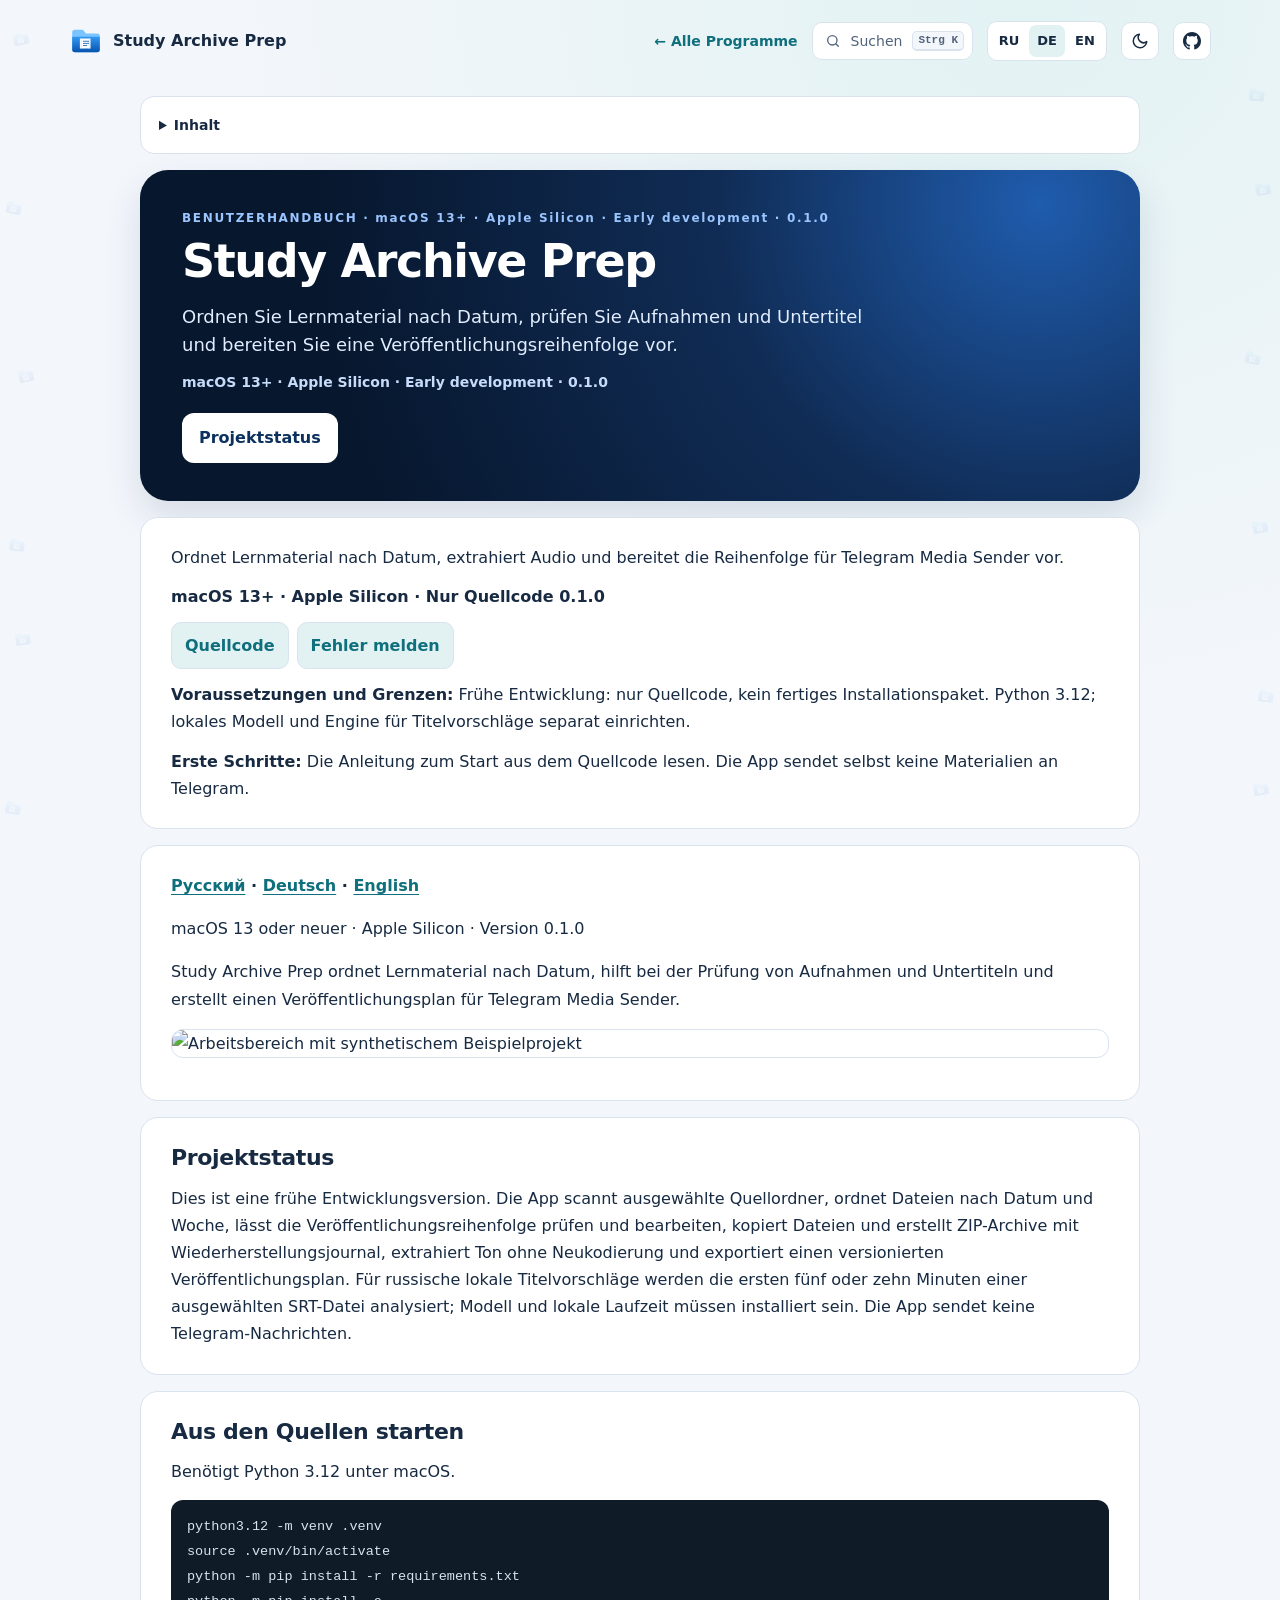
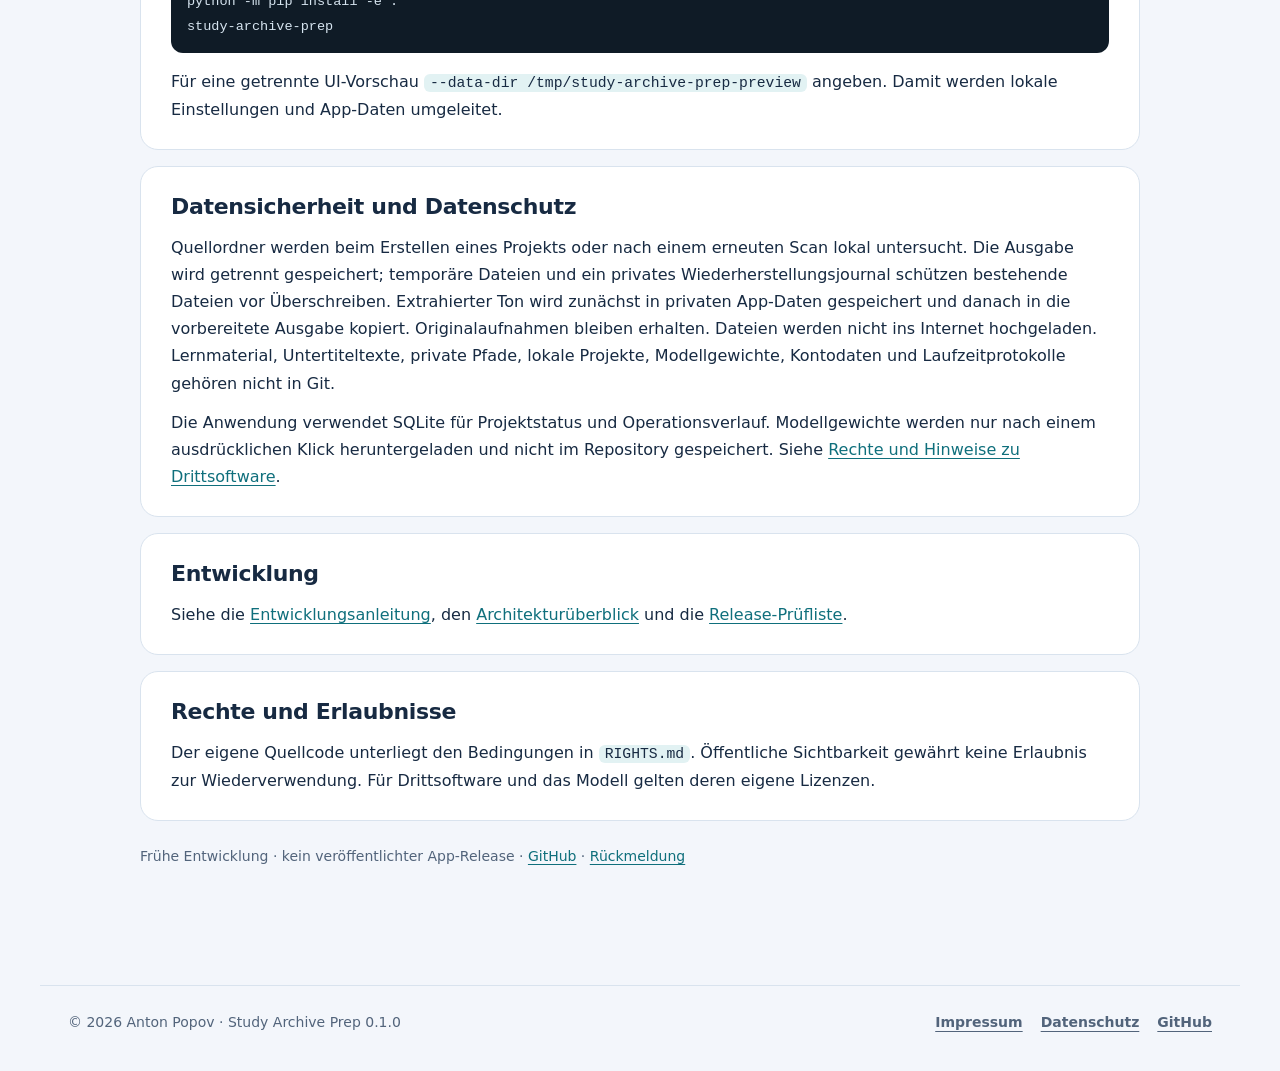
==== Guide-de.html @ 6b847572 "kit: quiet side decor of program icons on wide screens One fixed, aria-hidden layer in the page marg" ====
<!doctype html><html lang="de"><head><meta charset="utf-8"><meta name="viewport" content="width=device-width,initial-scale=1"><meta name="theme-color" content="#071a35"><meta name="description" content="Ordnen Sie Lernmaterial nach Datum, pr&#252;fen Sie Aufnahmen und Untertitel und bereiten Sie eine Ver&#246;ffentlichungsreihenfolge vor."><title>Study Archive Prep — BENUTZERHANDBUCH</title><style>:root{--ink:#14253d;--muted:#607087;--line:#dbe4f0;--blue:#1677ff;--panel:#fff;--canvas:#f3f6fb}
*{box-sizing:border-box}body{margin:0;background:var(--canvas);color:var(--ink);font:16px/1.72 -apple-system,BlinkMacSystemFont,"Segoe UI",sans-serif}a{color:#075dd1;text-decoration-thickness:1px;text-underline-offset:3px}a:hover{color:#003c91}.shell{width:min(100% - 36px,1000px);margin:0 auto;padding:24px 0 56px}.top{display:flex;align-items:center;justify-content:space-between;gap:18px;margin-bottom:20px}.brand{display:flex;align-items:center;gap:10px;color:var(--ink);font-weight:750;text-decoration:none}.brand-mark{display:grid;width:38px;height:38px;place-items:center;border-radius:12px;background:#e6f0ff;color:#075dd1;font-size:18px;font-weight:800}.brand img{width:38px;height:38px;object-fit:contain}nav{display:flex;gap:8px;flex-wrap:wrap}nav a{padding:7px 12px;border:1px solid var(--line);border-radius:999px;background:#fff;color:#34445b;text-decoration:none;font-size:14px;font-weight:650}nav a[aria-current=page]{background:#e6f0ff;border-color:#b8d3ff;color:#075dd1}.hero{display:grid;grid-template-columns:1fr 104px;gap:24px;align-items:center;padding:38px 42px;border-radius:28px;background:radial-gradient(circle at 90% 10%,#1f5cad 0,#102c55 34%,#07172e 76%);color:#fff;box-shadow:0 16px 38px #0b2b551f}.kicker{margin:0 0 8px;color:#9bc5ff;font-size:12px;letter-spacing:.14em;font-weight:750}.meta{margin:12px 0 0;color:#c7dcfa;font-size:14px;font-weight:650}h1{margin:0;font-size:clamp(30px,5vw,46px);line-height:1.12;letter-spacing:-.03em}.lead{max-width:720px;margin:15px 0 0;color:#e2edff;font-size:18px;line-height:1.55}.brand-mark-large{display:grid;width:92px;height:92px;place-items:center;border:1px solid #ffffff42;border-radius:24px;background:#ffffff12;color:#fff;font-size:38px;font-weight:800}.button{display:inline-block;margin-top:19px;padding:10px 16px;border:1px solid #ffffff5c;border-radius:12px;background:#fff;color:#0c315e;font-weight:700;text-decoration:none}.overview,.topic{margin:16px 0;padding:26px 30px;background:var(--panel);border:1px solid var(--line);border-radius:18px;box-shadow:0 5px 16px #0b2b5507}.overview p:first-child{margin-top:0}.overview img{display:block;max-width:100%;height:auto;margin:16px auto;border:1px solid var(--line);border-radius:12px}.overview table,.topic table{display:block;max-width:100%;overflow-x:auto;border-collapse:collapse}.overview th,.overview td,.topic th,.topic td{padding:8px 10px;border:1px solid var(--line);text-align:left}.topic h2{margin:0 0 12px;font-size:22px;line-height:1.3;letter-spacing:-.015em}.topic h3{margin:22px 0 8px;font-size:18px;line-height:1.35}.topic p{margin:0 0 12px}.topic p:last-child{margin-bottom:0}.topic ul,.topic ol{padding-left:1.35em}.topic li{margin:.35em 0}.topic th{background:#eef4fc}.topic pre{max-width:100%;overflow:auto;padding:16px;border-radius:12px;background:#0b1b31;color:#e5efff}.topic code{padding:.12em .35em;border-radius:5px;background:#edf2f8}.topic pre code{padding:0;background:transparent;color:inherit}.topic blockquote{margin:12px 0;padding:4px 16px;border-left:3px solid #8bbaff;color:var(--muted)}footer{margin-top:24px;padding:20px 10px;color:var(--muted);text-align:center;font-size:14px}@media(max-width:620px){.shell{width:min(100% - 22px,1000px);padding-top:12px}.top{align-items:flex-start;flex-direction:column}.hero{grid-template-columns:1fr 66px;padding:26px 22px;border-radius:20px;gap:12px}.brand-mark-large{width:66px;height:66px;font-size:28px;border-radius:18px}.lead{font-size:16px}.overview,.topic{padding:21px 19px}}@media print{body{background:#fff}.shell{width:100%;padding:0}.top nav,.button{break-inside:avoid}.hero,.topic,.overview{box-shadow:none}.topic{break-inside:avoid}}
/* Use the application's real artwork in the guide header. */
.brand-mark{display:grid;flex:none;width:38px;height:38px;place-items:center;overflow:hidden;border-radius:10px;background:#ffffff18}
.brand-mark img{display:block;width:100%;height:100%;padding:2px;object-fit:contain}
.brand-mark-large{display:grid;box-sizing:border-box;width:104px;height:104px;padding:8px;place-items:center;overflow:hidden;border:1px solid #ffffff48;border-radius:24px;background:#ffffff12;font-size:0}
.brand-mark-large img{display:block;width:100%;height:100%;object-fit:contain}
.brand-mark-large.preview-art img{padding:0;object-fit:cover}
@media(max-width:620px){.brand-mark-large{width:66px;height:66px;padding:5px;border-radius:18px}}

/* Give interface previews enough room to read as product artwork. */
.hero-with-preview{grid-template-columns:minmax(0,1fr) 184px}
.brand-mark-large.preview-art{width:184px;height:118px;padding:4px;border-radius:18px}
.brand-mark-large.preview-art img{width:100%;height:100%;padding:0;object-fit:cover;object-position:top center;border-radius:13px}
@media(max-width:620px){.hero-with-preview{grid-template-columns:minmax(0,1fr) 88px}.brand-mark-large.preview-art{width:88px;height:64px;padding:3px;border-radius:14px}.brand-mark-large.preview-art img{border-radius:10px}}

/* Let the app artwork stand on its own without an extra tile. */
.brand-mark,
.brand-mark-large,
.brand-mark-large.preview-art {
  padding: 0;
  border: 0;
  border-radius: 0;
  background: transparent;
  box-shadow: none;
}
.brand-mark img,
.brand-mark-large img,
.brand-mark-large.preview-art img {
  padding: 0;
  border: 0;
  border-radius: 0;
  background: transparent;
  box-shadow: none;
}
.release-summary code{overflow-wrap:anywhere}.release-actions{display:flex;gap:8px;flex-wrap:wrap}.release-link{display:inline-block;padding:9px 13px;border:1px solid #bdd1ed;border-radius:10px;background:#edf4ff;color:#0753ad;font-weight:650;text-decoration:none}.release-link:focus-visible{outline:3px solid #1677ff;outline-offset:3px}
</style><!-- ppk-head:start --><meta name="color-scheme" content="light dark"><link rel="icon" href="presentation-icon.svg"><script src="assets/kit/kit-theme.js"></script><link rel="stylesheet" href="assets/kit/kit.css?v=2026.11.06-2"><script src="assets/kit/programs.js?v=2026.11.06-2" defer></script><script src="assets/kit/kit.js?v=2026.11.06-2" defer></script><link rel="stylesheet" href="guide-kit.css?v=2026.11.06-2"><!-- ppk-head:end --></head><body class="ppk-page ppk-prose">
<!-- ppk-nav:start --><a class="ppk-skip" href="#main-content">Zum Inhalt</a>
<div class="ppk-nav-wrap" id="ppk-nav-wrap">
  <nav class="ppk-nav" aria-label="Hauptnavigation">
    <a class="ppk-brand" href="index.html"><img src="presentation-icon.svg" alt="" width="34" height="34"><span>Study Archive Prep</span></a>
    <span class="ppk-spacer"></span>
    <a class="ppk-back" href="https://popovantondev.github.io/popovantondev/index.html">← Alle Programme</a>
    <button class="ppk-search-btn" type="button" data-ppk-open-search aria-label="Programme durchsuchen"><span>Suchen</span><kbd>Strg K</kbd></button>
    <div class="ppk-langs"><a href="Guide-ru.html" lang="ru" hreflang="ru">RU</a><a href="Guide-de.html" lang="de" hreflang="de" aria-current="page">DE</a><a href="Guide-en.html" lang="en" hreflang="en">EN</a></div>
    <button class="ppk-icon-btn ppk-theme-btn" type="button" data-ppk-theme aria-label="Farbschema wechseln"></button>
    <a class="ppk-icon-btn ppk-gh-btn" href="https://github.com/popovantondev/StudyArchivePrep" aria-label="GitHub"></a>
  </nav>
</div><!-- ppk-nav:end -->
<div class="shell"><aside class="guide-tools"><details><summary>Inhalt</summary><ol><li><a href="#projektstatus">Projektstatus</a></li><li><a href="#aus-den-quellen-starten">Aus den Quellen starten</a></li><li><a href="#datensicherheit-und-datenschutz">Datensicherheit und Datenschutz</a></li><li><a href="#entwicklung">Entwicklung</a></li><li><a href="#rechte-und-erlaubnisse">Rechte und Erlaubnisse</a></li></ol></details></aside>
<main id="main-content"><section class="hero hero-with-preview"><div><p class="kicker">BENUTZERHANDBUCH &#183; macOS 13+ &#183; Apple Silicon &#183; Early development &#183; 0.1.0</p><h1>Study Archive Prep</h1><p class="lead">Ordnen Sie Lernmaterial nach Datum, pr&#252;fen Sie Aufnahmen und Untertitel und bereiten Sie eine Ver&#246;ffentlichungsreihenfolge vor.</p><p class="meta">macOS 13+ &#183; Apple Silicon &#183; Early development &#183; 0.1.0</p><a class="button" href="https://github.com/popovantondev/StudyArchivePrep/releases">Projektstatus</a></div><div class="brand-mark-large preview-art"><img src="https://raw.githubusercontent.com/popovantondev/StudyArchivePrep/main/docs/images/study-archive-prep-workspace.png" alt=""></div></section>
<!-- public-release:start -->
<section class="topic release-summary" aria-label="Erste Schritte">
<p>Ordnet Lernmaterial nach Datum, extrahiert Audio und bereitet die Reihenfolge für Telegram Media Sender vor.</p>
<p><strong>macOS 13+ · Apple Silicon · Nur Quellcode 0.1.0</strong></p>
<p class="release-actions"><a class="release-link" href="https://github.com/popovantondev/StudyArchivePrep">Quellcode</a> <a class="release-link" href="https://github.com/popovantondev/StudyArchivePrep/issues/new/choose">Fehler melden</a></p>
<p><strong>Voraussetzungen und Grenzen:</strong> Frühe Entwicklung: nur Quellcode, kein fertiges Installationspaket. Python 3.12; lokales Modell und Engine für Titelvorschläge separat einrichten.</p>
<p><strong>Erste Schritte:</strong> Die Anleitung zum Start aus dem Quellcode lesen. Die App sendet selbst keine Materialien an Telegram.</p>
</section>
<!-- public-release:end -->
<section class="overview">
<p><strong><a href="Guide-ru.html">Русский</a> · <a href="Guide-de.html">Deutsch</a> · <a href="Guide-en.html">English</a></strong></p>
<p>macOS 13 oder neuer · Apple Silicon · Version 0.1.0</p>
<p>Study Archive Prep ordnet Lernmaterial nach Datum, hilft bei der Prüfung von Aufnahmen und Untertiteln und erstellt einen Veröffentlichungsplan für Telegram Media Sender.</p>
<p><img src="https://raw.githubusercontent.com/popovantondev/StudyArchivePrep/main/docs/images/study-archive-prep-workspace.png" alt="Arbeitsbereich mit synthetischem Beispielprojekt" /></p>
</section><section class="topic"><h2 id="projektstatus">Projektstatus</h2>
<p>Dies ist eine frühe Entwicklungsversion. Die App scannt ausgewählte Quellordner, ordnet Dateien nach Datum und Woche, lässt die Veröffentlichungsreihenfolge prüfen und bearbeiten, kopiert Dateien und erstellt ZIP-Archive mit Wiederherstellungsjournal, extrahiert Ton ohne Neukodierung und exportiert einen versionierten Veröffentlichungsplan. Für russische lokale Titelvorschläge werden die ersten fünf oder zehn Minuten einer ausgewählten SRT-Datei analysiert; Modell und lokale Laufzeit müssen installiert sein. Die App sendet keine Telegram-Nachrichten.</p>
</section><section class="topic"><h2 id="aus-den-quellen-starten">Aus den Quellen starten</h2>
<p>Benötigt Python 3.12 unter macOS.</p>
<pre><code class="language-bash">python3.12 -m venv .venv
source .venv/bin/activate
python -m pip install -r requirements.txt
python -m pip install -e .
study-archive-prep
</code></pre>
<p>Für eine getrennte UI-Vorschau <code>--data-dir /tmp/study-archive-prep-preview</code> angeben. Damit werden lokale Einstellungen und App-Daten umgeleitet.</p>
</section><section class="topic"><h2 id="datensicherheit-und-datenschutz">Datensicherheit und Datenschutz</h2>
<p>Quellordner werden beim Erstellen eines Projekts oder nach einem erneuten Scan lokal untersucht. Die Ausgabe wird getrennt gespeichert; temporäre Dateien und ein privates Wiederherstellungsjournal schützen bestehende Dateien vor Überschreiben. Extrahierter Ton wird zunächst in privaten App-Daten gespeichert und danach in die vorbereitete Ausgabe kopiert. Originalaufnahmen bleiben erhalten. Dateien werden nicht ins Internet hochgeladen. Lernmaterial, Untertiteltexte, private Pfade, lokale Projekte, Modellgewichte, Kontodaten und Laufzeitprotokolle gehören nicht in Git.</p>
<p>Die Anwendung verwendet SQLite für Projektstatus und Operationsverlauf. Modellgewichte werden nur nach einem ausdrücklichen Klick heruntergeladen und nicht im Repository gespeichert. Siehe <a href="https://github.com/popovantondev/StudyArchivePrep/blob/main/THIRD_PARTY_NOTICES.md">Rechte und Hinweise zu Drittsoftware</a>.</p>
</section><section class="topic"><h2 id="entwicklung">Entwicklung</h2>
<p>Siehe die <a href="https://github.com/popovantondev/StudyArchivePrep/blob/main/docs/de/development.md">Entwicklungsanleitung</a>, den <a href="https://github.com/popovantondev/StudyArchivePrep/blob/main/docs/de/architecture.md">Architekturüberblick</a> und die <a href="https://github.com/popovantondev/StudyArchivePrep/blob/main/docs/release-check.md">Release-Prüfliste</a>.</p>
</section><section class="topic"><h2 id="rechte-und-erlaubnisse">Rechte und Erlaubnisse</h2>
<p>Der eigene Quellcode unterliegt den Bedingungen in <code>RIGHTS.md</code>. Öffentliche Sichtbarkeit gewährt keine Erlaubnis zur Wiederverwendung. Für Drittsoftware und das Modell gelten deren eigene Lizenzen.</p>
</section></main><div class="guide-note">Fr&#252;he Entwicklung &#183; kein ver&#246;ffentlichter App-Release · <a href="https://github.com/popovantondev/StudyArchivePrep">GitHub</a> · <a href="https://github.com/popovantondev/StudyArchivePrep/issues/new/choose">Rückmeldung</a></div></div>
<footer class="ppk-footer">
  <span>© 2026 Anton Popov · Study Archive Prep 0.1.0</span>
  <nav aria-label="Rechtliches"><a href="https://popovantondev.github.io/popovantondev/impressum.html">Impressum</a><a href="https://popovantondev.github.io/popovantondev/datenschutz.html">Datenschutz</a><a href="https://github.com/popovantondev/StudyArchivePrep">GitHub</a></nav>
</footer>
</body></html>
---- assets/kit/kit.css ----
/* popovantondev shared kit: tokens, header, search palette, components, footer.
   Everything is prefixed ppk-. Pages set their accent in their own CSS (see demo.html).
   Kit tokens have zero specificity (:where), so any page rule overrides them regardless of load order. */

/* ---------- tokens ---------- */
:where(:root){color-scheme:light;
  --ppk-bg:#f3f6fb;--ppk-panel:#ffffff;--ppk-ink:#172a42;--ppk-muted:#52647b;--ppk-line:#d9e3ee;
  --ppk-accent:#0f6f7c;--ppk-accent-ink:#ffffff;--ppk-tint:#e2f2f3;--ppk-hero:#0c3a45;--ppk-hero-end:#1b6b78;
  --ppk-glass:rgba(255,255,255,.76);--ppk-term:#0f1b26;--ppk-term-ink:#d6e4ef;--ppk-term-ps:#7fd4dc;--ppk-term-ok:#6ee787;--ppk-term-dim:#8fa3b6;
  --ppk-ok:#15803d;--ppk-ok-bg:#dcfce7;--ppk-ok-fg:#166534;--ppk-warn-bg:#fef3c7;--ppk-warn-fg:#92400e;
  --ppk-focus:#1a5fd0;--ppk-shadow:0 22px 50px -30px rgba(22,43,72,.35);
  --ppk-radius-s:8px;--ppk-radius-m:12px;--ppk-radius-l:20px;--ppk-radius-pill:999px;
  --ppk-font:system-ui,-apple-system,"Segoe UI",sans-serif;--ppk-mono:ui-monospace,"Cascadia Code",Consolas,monospace;--ppk-shell:1200px}
:where([data-theme="dark"]){color-scheme:dark;
  --ppk-bg:#0c131b;--ppk-panel:#131d28;--ppk-ink:#e5edf5;--ppk-muted:#9badbf;--ppk-line:#233142;
  --ppk-accent:#3cc1cc;--ppk-accent-ink:#03262b;--ppk-tint:#11343a;--ppk-hero:#082a32;--ppk-hero-end:#145a65;
  --ppk-glass:rgba(19,29,40,.76);--ppk-term:#070d13;--ppk-term-ink:#d6e4ef;--ppk-term-ps:#7fd4dc;--ppk-term-ok:#6ee787;--ppk-term-dim:#8fa3b6;
  --ppk-ok:#4ade80;--ppk-ok-bg:#14532d;--ppk-ok-fg:#bbf7d0;--ppk-warn-bg:#78350f;--ppk-warn-fg:#fde68a;
  --ppk-focus:#7ab8ff;--ppk-shadow:0 22px 50px -30px rgba(0,0,0,.7)}
@media (prefers-color-scheme:dark){:where(:root:not([data-theme])){color-scheme:dark;
  --ppk-bg:#0c131b;--ppk-panel:#131d28;--ppk-ink:#e5edf5;--ppk-muted:#9badbf;--ppk-line:#233142;
  --ppk-accent:#3cc1cc;--ppk-accent-ink:#03262b;--ppk-tint:#11343a;--ppk-hero:#082a32;--ppk-hero-end:#145a65;
  --ppk-glass:rgba(19,29,40,.76);--ppk-term:#070d13;--ppk-term-ink:#d6e4ef;--ppk-term-ps:#7fd4dc;--ppk-term-ok:#6ee787;--ppk-term-dim:#8fa3b6;
  --ppk-ok:#4ade80;--ppk-ok-bg:#14532d;--ppk-ok-fg:#bbf7d0;--ppk-warn-bg:#78350f;--ppk-warn-fg:#fde68a;
  --ppk-focus:#7ab8ff;--ppk-shadow:0 22px 50px -30px rgba(0,0,0,.7)}}

/* ---------- base (only inside pages that opt in with class ppk-page on body) ---------- */
.ppk-page{margin:0;background:radial-gradient(ellipse at 80% 0,var(--ppk-tint),transparent 55%),var(--ppk-bg);background-attachment:fixed;color:var(--ppk-ink);font:16px/1.6 var(--ppk-font);transition:background-color .3s,color .3s}
.ppk-page *,.ppk-page *::before,.ppk-page *::after{box-sizing:border-box}
:where(.ppk-page a){color:var(--ppk-accent);text-underline-offset:4px}
:where(.ppk-page img){max-width:100%;height:auto}
:where(.ppk-page button){font:inherit;color:inherit}
.ppk-page :focus-visible,.ppk-overlay :focus-visible,.ppk-nav-wrap :focus-visible,.ppk-footer :focus-visible{outline:3px solid var(--ppk-focus);outline-offset:3px}
:where(.ppk-page h1),.ppk-title{font-size:clamp(34px,4.6vw,58px);line-height:1.05;letter-spacing:-.035em;margin:14px 0 18px}
:where(.ppk-page h2),.ppk-h2{font-size:clamp(22px,2.4vw,28px);line-height:1.25;letter-spacing:-.01em;margin:0 0 6px}
.ppk-page [hidden],.ppk-overlay[hidden]{display:none!important}
.ppk-shell{max-width:var(--ppk-shell);margin:0 auto;padding:0 28px}
.ppk-section{margin:56px 0;position:relative}
.ppk-sub{color:var(--ppk-muted);margin:0 0 22px}
.ppk-sr-only{position:absolute!important;width:1px;height:1px;margin:-1px;padding:0;overflow:hidden;clip:rect(0 0 0 0);white-space:nowrap;border:0}
.ppk-skip{position:absolute;left:12px;top:-60px;z-index:200;background:var(--ppk-panel);color:var(--ppk-ink);border:2px solid var(--ppk-focus);border-radius:var(--ppk-radius-m);padding:8px 14px;font-weight:700;text-decoration:none}
.ppk-skip:focus{top:12px}
html.ppk-lock{overflow:hidden}

/* ---------- icons (CSS masks, work without JS and without inline SVG) ---------- */
.ppk-search-btn::before,.ppk-gh-btn::before,.ppk-theme-btn::before,.ppk-btn-gh::before{content:"";flex:none;background:currentColor;-webkit-mask:var(--ppk-ico) center/contain no-repeat;mask:var(--ppk-ico) center/contain no-repeat}
.ppk-search-btn::before{--ppk-ico:url("data:image/svg+xml,%3Csvg xmlns='http://www.w3.org/2000/svg' viewBox='0 0 24 24' fill='none' stroke='black' stroke-width='2' stroke-linecap='round'%3E%3Ccircle cx='11' cy='11' r='7'/%3E%3Cpath d='m20 20-3.5-3.5'/%3E%3C/svg%3E");width:16px;height:16px}
.ppk-gh-btn::before,.ppk-btn-gh::before{--ppk-ico:url("data:image/svg+xml,%3Csvg xmlns='http://www.w3.org/2000/svg' viewBox='0 0 16 16'%3E%3Cpath d='M8 0C3.58 0 0 3.58 0 8c0 3.54 2.29 6.53 5.47 7.59.4.07.55-.17.55-.38 0-.19-.01-.82-.01-1.49-2.01.37-2.53-.49-2.69-.94-.09-.23-.48-.94-.82-1.13-.28-.15-.68-.52-.01-.53.63-.01 1.08.58 1.23.82.72 1.21 1.87.87 2.33.66.07-.52.28-.87.51-1.07-1.78-.2-3.64-.89-3.64-3.95 0-.87.31-1.59.82-2.15-.08-.2-.36-1.02.08-2.12 0 0 .67-.21 2.2.82.64-.18 1.32-.27 2-.27.68 0 1.36.09 2 .27 1.53-1.04 2.2-.82 2.2-.82.44 1.1.16 1.92.08 2.12.51.56.82 1.27.82 2.15 0 3.07-1.87 3.75-3.65 3.95.29.25.54.73.54 1.48 0 1.07-.01 1.93-.01 2.2 0 .21.15.46.55.38A8.013 8.013 0 0 0 16 8c0-4.42-3.58-8-8-8z'/%3E%3C/svg%3E");width:18px;height:18px}
.ppk-theme-btn::before{--ppk-ico:url("data:image/svg+xml,%3Csvg xmlns='http://www.w3.org/2000/svg' viewBox='0 0 24 24' fill='none' stroke='black' stroke-width='2' stroke-linecap='round' stroke-linejoin='round'%3E%3Cpath d='M21 12.8A9 9 0 1 1 11.2 3a7 7 0 0 0 9.8 9.8z'/%3E%3C/svg%3E");width:18px;height:18px}
:root[data-theme="dark"] .ppk-theme-btn::before{--ppk-ico:url("data:image/svg+xml,%3Csvg xmlns='http://www.w3.org/2000/svg' viewBox='0 0 24 24' fill='none' stroke='black' stroke-width='2' stroke-linecap='round'%3E%3Ccircle cx='12' cy='12' r='4.5'/%3E%3Cpath d='M12 2v2M12 20v2M4.9 4.9l1.4 1.4M17.7 17.7l1.4 1.4M2 12h2M20 12h2M4.9 19.1l1.4-1.4M17.7 6.3l1.4-1.4'/%3E%3C/svg%3E")}
@media (prefers-color-scheme:dark){:root:not([data-theme]) .ppk-theme-btn::before{--ppk-ico:url("data:image/svg+xml,%3Csvg xmlns='http://www.w3.org/2000/svg' viewBox='0 0 24 24' fill='none' stroke='black' stroke-width='2' stroke-linecap='round'%3E%3Ccircle cx='12' cy='12' r='4.5'/%3E%3Cpath d='M12 2v2M12 20v2M4.9 4.9l1.4 1.4M17.7 17.7l1.4 1.4M2 12h2M20 12h2M4.9 19.1l1.4-1.4M17.7 6.3l1.4-1.4'/%3E%3C/svg%3E")}}
.ppk-search-btn:has(svg)::before,.ppk-icon-btn:has(svg)::before,.ppk-btn-gh:has(svg)::before{display:none}

/* ---------- header: static markup, JS only improves it ---------- */
.ppk-nav-wrap{position:sticky;top:0;z-index:40;padding:10px 0 0}
.ppk-nav-wrap.ppk-floating{padding-inline:8px}
.ppk-nav{position:relative;isolation:isolate;max-width:var(--ppk-shell);margin:0 auto;display:flex;align-items:center;gap:14px;padding:10px 28px;border:1px solid transparent;border-radius:0;font:14px/1.3 var(--ppk-font);color:var(--ppk-ink);transition:border-color .25s,border-radius .25s}
/* Glass pill is a separate layer: the header jump to the pill changes layout once, the glass, blur and shadow only fade in (opacity), so scrolling past the threshold stays cheap. */
.ppk-nav::before{content:"";position:absolute;inset:-1px;z-index:-1;border-radius:inherit;background:var(--ppk-glass);-webkit-backdrop-filter:blur(14px) saturate(1.4);backdrop-filter:blur(14px) saturate(1.4);box-shadow:0 10px 30px -18px rgba(0,0,0,.35);opacity:0;pointer-events:none;transition:opacity .25s}
.ppk-nav *,.ppk-nav *::before,.ppk-nav *::after{box-sizing:border-box}
.ppk-floating .ppk-nav{max-width:980px;padding:8px 10px 8px 16px;border-color:var(--ppk-line);border-radius:var(--ppk-radius-pill)}
.ppk-floating .ppk-nav::before{opacity:1}
.ppk-brand{display:flex;align-items:center;gap:10px;min-width:0;font-size:16px;font-weight:750;color:var(--ppk-ink);text-decoration:none;white-space:nowrap}
.ppk-brand img{width:34px;height:34px;flex:none;border-radius:9px}
.ppk-brand span{overflow:hidden;text-overflow:ellipsis;padding:3px 4px 3px 0;margin:-3px -4px -3px 0}
.ppk-spacer{flex:1}
.ppk-back{display:inline-flex;align-items:center;min-height:38px;font-size:14px;font-weight:650;color:var(--ppk-accent);text-decoration:none;white-space:nowrap}
.ppk-back:hover{text-decoration:underline;text-underline-offset:4px}
.ppk-search-btn{display:none;align-items:center;gap:10px;min-height:38px;padding:6px 8px 6px 12px;border:1px solid var(--ppk-line);border-radius:10px;background:var(--ppk-panel);color:var(--ppk-muted);font:inherit;font-size:14px;cursor:pointer;transition:border-color .2s}
.ppk-search-btn:hover{border-color:var(--ppk-accent)}
html.ppk-js .ppk-search-btn{display:flex}
.ppk-search-btn kbd,.ppk-kbd{font:600 11px/1 var(--ppk-mono);border:1px solid var(--ppk-line);border-bottom-width:2px;border-radius:5px;padding:3px 5px;color:var(--ppk-muted);background:var(--ppk-bg)}
.ppk-langs{display:flex;gap:2px;padding:3px;border:1px solid var(--ppk-line);border-radius:10px;background:var(--ppk-panel)}
.ppk-langs a{display:grid;place-items:center;min-width:36px;min-height:32px;border-radius:7px;color:var(--ppk-ink);font-size:13px;font-weight:700;text-decoration:none}
.ppk-langs a:hover{background:var(--ppk-bg)}
.ppk-langs a[aria-current]{background:var(--ppk-tint);color:var(--ppk-ink)}
.ppk-icon-btn{display:grid;place-items:center;width:38px;height:38px;padding:0;border:1px solid var(--ppk-line);border-radius:10px;background:var(--ppk-panel);color:var(--ppk-ink);text-decoration:none;cursor:pointer;transition:border-color .2s}
.ppk-icon-btn:hover{border-color:var(--ppk-accent)}
.ppk-icon-btn svg{width:18px;height:18px}
html:not(.ppk-js) .ppk-theme-btn{display:none}

/* ---------- hero parts ---------- */
.ppk-hero{display:grid;grid-template-columns:minmax(0,1fr) minmax(0,1.05fr);gap:40px;align-items:center;margin:34px 0 10px}
.ppk-hero>*{min-width:0}
.ppk-pill{display:inline-flex;align-items:center;gap:8px;max-width:100%;padding:4px 12px 4px 4px;border:1px solid var(--ppk-line);border-radius:var(--ppk-radius-pill);background:var(--ppk-panel);color:var(--ppk-ink);font-size:13px;text-decoration:none;transition:border-color .2s,transform .2s}
.ppk-pill:hover{border-color:var(--ppk-accent);transform:translateY(-1px)}
.ppk-pill .ppk-new{flex:none;background:var(--ppk-accent);color:var(--ppk-accent-ink);border-radius:var(--ppk-radius-pill);padding:2px 8px;font-weight:800;font-size:11px;letter-spacing:.04em}
.ppk-pill .ppk-more{color:var(--ppk-accent);font-weight:650;white-space:nowrap}
.ppk-lead{margin:0 0 18px;color:var(--ppk-muted);font-size:19px}
.ppk-status{display:inline-block;padding:4px 10px;border-radius:var(--ppk-radius-s);background:var(--ppk-tint);color:var(--ppk-accent);font-size:14px;font-weight:700}
.ppk-actions{display:flex;flex-wrap:wrap;align-items:center;gap:10px;margin:22px 0 14px}
.ppk-btn{display:inline-flex;align-items:center;gap:10px;min-height:46px;padding:10px 16px;border:1px solid var(--ppk-line);border-radius:11px;background:var(--ppk-panel);color:var(--ppk-accent);font-size:15px;font-weight:700;text-decoration:none;cursor:pointer;transition:transform .15s,box-shadow .2s,border-color .2s}
.ppk-btn:hover{transform:translateY(-1px);box-shadow:0 8px 20px -12px rgba(0,0,0,.35);border-color:var(--ppk-accent)}
.ppk-btn-primary{background:var(--ppk-accent);border-color:var(--ppk-accent);color:var(--ppk-accent-ink)}
.ppk-btn-gh{color:var(--ppk-ink)}
.ppk-chip{display:inline-flex;align-items:center;gap:6px;padding:1px 7px;border:1px solid var(--ppk-line);border-radius:7px;background:var(--ppk-bg);color:var(--ppk-muted);font-size:12px;font-weight:600}
.ppk-dot{display:inline-block;width:9px;height:9px;border-radius:50%;background:var(--ppk-accent)}
.ppk-requirements{margin:0;padding-left:14px;border-left:3px solid var(--ppk-line);color:var(--ppk-muted);font-size:14px}
.ppk-requirements strong{display:block;color:var(--ppk-ink)}
.ppk-preview{position:relative;margin:0;overflow:hidden;border:1px solid var(--ppk-line);border-radius:22px;background:var(--ppk-panel);box-shadow:var(--ppk-shadow)}
.ppk-stage{display:grid;place-items:center;padding:18px;background:linear-gradient(145deg,var(--ppk-hero),var(--ppk-hero-end))}
.ppk-stage img{display:block;width:auto;max-height:470px;filter:drop-shadow(0 8px 18px rgba(0,0,0,.25))}
.ppk-preview figcaption{padding:12px 18px;color:var(--ppk-muted);font-size:14px}

/* ---------- bento ---------- */
.ppk-bento{display:grid;grid-template-columns:repeat(3,minmax(0,1fr));gap:16px}
.ppk-tile{position:relative;min-width:0;overflow:hidden;padding:22px;border:1px solid var(--ppk-line);border-radius:var(--ppk-radius-l);background:var(--ppk-panel)}
.ppk-tile h3{margin:0 0 4px;font-size:18px}
.ppk-tile p{margin:0 0 14px;color:var(--ppk-muted);font-size:15px}
.ppk-wide{grid-column:span 2}
.ppk-term{min-height:178px;overflow:hidden;padding:14px 16px;border-radius:14px;background:var(--ppk-term);color:var(--ppk-term-ink);font:13.5px/1.75 var(--ppk-mono)}
.ppk-term-bar{display:flex;gap:6px;margin-bottom:10px}
.ppk-term-bar i{width:10px;height:10px;border-radius:50%;background:#4a586a}
.ppk-term-out>div{overflow-wrap:anywhere}
.ppk-term .ppk-ps{color:var(--ppk-term-ps)}
.ppk-term .ppk-ok{color:var(--ppk-term-ok)}
.ppk-term .ppk-dim{color:var(--ppk-term-dim)}
.ppk-cursor{display:inline-block;width:8px;height:1.05em;background:var(--ppk-term-ink);vertical-align:-2px;animation:ppk-blink 1s steps(1) infinite}
@keyframes ppk-blink{50%{opacity:0}}
.ppk-chips{display:flex;flex-wrap:wrap;gap:8px}
.ppk-chips span{padding:6px 12px;border:1px solid var(--ppk-line);border-radius:var(--ppk-radius-pill);background:var(--ppk-bg);font-size:14px;font-weight:600;transition:transform .2s,border-color .2s}
.ppk-chips span:hover{transform:translateY(-2px);border-color:var(--ppk-accent)}
.ppk-live{display:inline-flex;align-items:center;gap:8px;color:var(--ppk-ok);font-size:15px;font-weight:700}
.ppk-live::before{content:"";width:10px;height:10px;border-radius:50%;background:var(--ppk-ok);box-shadow:0 0 0 0 rgba(22,163,74,.55);animation:ppk-pulse 2s infinite}
@keyframes ppk-pulse{70%{box-shadow:0 0 0 10px rgba(22,163,74,0)}100%{box-shadow:0 0 0 0 rgba(22,163,74,0)}}
.ppk-checks{display:grid;gap:8px;margin:0;padding:0;list-style:none;font-size:15px}
.ppk-checks li::before{content:"\2713";margin-right:8px;color:var(--ppk-ok);font-weight:800}

/* ---------- steps ---------- */
.ppk-process{padding:26px;border:1px solid var(--ppk-line);border-radius:18px;background:var(--ppk-panel)}
.ppk-flow{display:grid;grid-template-columns:repeat(3,minmax(0,1fr));gap:12px;margin:14px 0 0;padding:0;list-style:none;counter-reset:ppk-step}
.ppk-flow li{padding:14px 16px;border:1px solid var(--ppk-line);border-radius:var(--ppk-radius-m);background:var(--ppk-bg)}
.ppk-flow li::before{counter-increment:ppk-step;content:counter(ppk-step,decimal-leading-zero);display:block;color:var(--ppk-accent);font-size:14px;font-weight:700}

/* ---------- tabs and program cards ---------- */
.ppk-tabs{display:inline-flex;flex-wrap:wrap;gap:4px;padding:4px;border:1px solid var(--ppk-line);border-radius:14px;background:var(--ppk-panel)}
.ppk-tabs button{padding:8px 14px;min-height:38px;border:0;border-radius:10px;background:transparent;color:var(--ppk-muted);font-size:14px;font-weight:650;cursor:pointer;transition:background-color .2s,color .2s}
.ppk-tabs button:hover{color:var(--ppk-ink)}
.ppk-tabs button[aria-selected="true"]{background:var(--ppk-accent);color:var(--ppk-accent-ink)}
.ppk-app-grid{display:grid;grid-template-columns:repeat(auto-fill,minmax(230px,1fr));gap:12px;margin-top:16px}
.ppk-app-card{display:flex;align-items:flex-start;gap:12px;padding:14px;border:1px solid var(--ppk-line);border-radius:14px;background:var(--ppk-panel);color:var(--ppk-ink);text-decoration:none;animation:ppk-fade .35s ease both;transition:border-color .2s,transform .2s}
.ppk-app-card:hover{border-color:var(--ppk-accent);transform:translateY(-2px)}
.ppk-app-card img{flex:none;width:36px;height:36px;border-radius:9px}
.ppk-app-card b{display:block;font-size:15px}
.ppk-app-card small{display:block;color:var(--ppk-muted);font-size:13px;line-height:1.4}
@keyframes ppk-fade{from{opacity:0;transform:translateY(6px)}}

/* ---------- demo frame ---------- */
.ppk-demo{overflow:hidden;border:1px solid var(--ppk-line);border-radius:var(--ppk-radius-l);background:var(--ppk-panel);box-shadow:var(--ppk-shadow)}
.ppk-demo-head{display:flex;flex-wrap:wrap;align-items:center;gap:10px;padding:12px 16px;border-bottom:1px solid var(--ppk-line);font-weight:700}
.ppk-demo-label{margin-left:auto;padding:3px 10px;border-radius:var(--ppk-radius-pill);background:var(--ppk-warn-bg);color:var(--ppk-warn-fg);font-size:13px;font-weight:700}
.ppk-demo-body{display:grid;grid-template-columns:220px minmax(0,1fr);min-height:250px}
.ppk-demo-side{display:grid;align-content:start;gap:10px;padding:16px;border-right:1px solid var(--ppk-line);font-size:14px}
.ppk-field{padding:8px 10px;border:1px solid var(--ppk-line);border-radius:10px;background:var(--ppk-bg)}
.ppk-field small{display:block;color:var(--ppk-muted)}
.ppk-demo-main{min-width:0;padding:16px}
.ppk-rows{display:grid;gap:6px;margin:0 0 12px;padding:0;list-style:none}
.ppk-rows li{display:grid;grid-template-columns:minmax(0,1fr) auto;gap:10px;align-items:center;padding:8px 12px;border:1px solid var(--ppk-line);border-radius:10px;font-size:14px;animation:ppk-fade .3s ease both}
.ppk-rows li>:first-child{overflow-wrap:anywhere}
.ppk-badge{padding:2px 8px;border-radius:6px;background:var(--ppk-tint);color:var(--ppk-ink);font-size:12px;font-weight:700}
.ppk-badge-ok{background:var(--ppk-ok-bg);color:var(--ppk-ok-fg)}
.ppk-badge-warn{background:var(--ppk-warn-bg);color:var(--ppk-warn-fg)}
.ppk-progress{height:8px;margin:10px 0;overflow:hidden;border:1px solid var(--ppk-line);border-radius:99px;background:var(--ppk-bg)}
.ppk-progress i{display:block;width:0;height:100%;background:var(--ppk-accent);transition:width .25s linear}
.ppk-demo-empty{padding:24px 0;color:var(--ppk-muted);font-size:14px}
.ppk-demo-done{color:var(--ppk-ok);font-weight:700}

/* ---------- search palette (built by kit.js) ---------- */
.ppk-overlay{position:fixed;inset:0;z-index:100;display:grid;place-items:start center;padding:12vh 16px 16px;background:rgba(8,15,24,.55);-webkit-backdrop-filter:blur(3px);backdrop-filter:blur(3px);font:16px/1.5 var(--ppk-font);color:var(--ppk-ink)}
.ppk-overlay *,.ppk-overlay *::before,.ppk-overlay *::after{box-sizing:border-box}
.ppk-palette{width:min(620px,100%);overflow:hidden;border:1px solid var(--ppk-line);border-radius:16px;background:var(--ppk-panel);box-shadow:0 30px 80px -20px rgba(0,0,0,.5);animation:ppk-pop .18s ease}
@keyframes ppk-pop{from{opacity:0;transform:translateY(-8px) scale(.98)}}
.ppk-phead{display:flex;align-items:center;border-bottom:1px solid var(--ppk-line)}
.ppk-palette-input{flex:1;min-width:0;padding:16px 18px;border:0;background:transparent;color:var(--ppk-ink);font:inherit;font-size:17px;outline:none}
.ppk-palette-input::placeholder{color:var(--ppk-muted);opacity:1}
.ppk-phead:focus-within{box-shadow:inset 0 -2px 0 var(--ppk-focus)}
.ppk-pclose{margin-right:12px;padding:6px 8px;border:1px solid var(--ppk-line);border-radius:7px;background:var(--ppk-bg);color:var(--ppk-muted);font:600 12px/1 var(--ppk-mono);cursor:pointer}
.ppk-plist{max-height:min(420px,55vh);margin:0;padding:6px;overflow:auto;list-style:none}
.ppk-pitem{display:flex;align-items:center;gap:12px;padding:9px 10px;border-radius:10px;color:var(--ppk-ink);text-decoration:none}
.ppk-pitem[aria-selected="true"]{background:var(--ppk-tint);box-shadow:inset 3px 0 0 var(--ppk-accent)}
.ppk-pitem img,.ppk-pletter{flex:none;width:30px;height:30px;border-radius:8px}
.ppk-pletter{display:grid;place-items:center;background:var(--ppk-accent);color:var(--ppk-accent-ink);font-weight:800}
.ppk-ptext{min-width:0}
.ppk-pname{display:block;font-weight:650}
.ppk-ptext small{display:block;overflow:hidden;color:var(--ppk-muted);font-size:12px;text-overflow:ellipsis;white-space:nowrap}
.ppk-pempty{margin:0;padding:22px 18px;color:var(--ppk-muted)}
.ppk-pfoot{display:flex;gap:14px;padding:9px 14px;border-top:1px solid var(--ppk-line);color:var(--ppk-muted);font-size:12px}

/* ---------- footer ---------- */
.ppk-footer{display:flex;flex-wrap:wrap;justify-content:space-between;gap:12px 16px;max-width:var(--ppk-shell);margin:60px auto 0;padding:26px 28px 40px;border-top:1px solid var(--ppk-line);color:var(--ppk-muted);font:14px/1.5 var(--ppk-font)}
.ppk-footer nav{display:flex;flex-wrap:wrap;gap:6px 18px}
.ppk-footer a{color:var(--ppk-muted);text-decoration:underline;text-underline-offset:4px}
.ppk-footer a:hover{color:var(--ppk-ink)}

/* ---------- long text (Guide pages): opt in with class ppk-prose ---------- */
.ppk-prose{line-height:1.7}
.ppk-prose table{display:block;max-width:100%;overflow-x:auto;border-collapse:collapse}
.ppk-prose th,.ppk-prose td{padding:8px 12px;border:1px solid var(--ppk-line);text-align:left;vertical-align:top}
.ppk-prose th{background:var(--ppk-tint)}
.ppk-prose pre,.ppk-prose code{font-family:var(--ppk-mono);font-size:.92em}
.ppk-prose pre{max-width:100%;overflow-x:auto;padding:14px 16px;border-radius:var(--ppk-radius-m);background:var(--ppk-term);color:var(--ppk-term-ink)}
.ppk-prose :not(pre)>code{padding:1px 6px;border-radius:6px;background:var(--ppk-tint)}
.ppk-prose blockquote{margin:1em 0;padding:2px 16px;border-left:3px solid var(--ppk-accent);color:var(--ppk-muted)}

/* ---------- scroll reveal (hidden state only exists when JS runs) ---------- */
html.ppk-js .ppk-reveal:not(.ppk-in){opacity:0;transform:translateY(14px)}
.ppk-reveal{transition:opacity .6s ease,transform .6s ease}

/* ---------- small screens ---------- */
@media (max-width:900px){.ppk-hero{grid-template-columns:1fr}.ppk-bento{grid-template-columns:1fr 1fr}}
@media (max-width:640px){
  .ppk-shell,.ppk-footer{padding-left:16px;padding-right:16px}
  .ppk-nav{gap:8px;padding:8px 12px}
  .ppk-back{font-size:0;justify-content:center;width:38px;padding:0}
  .ppk-back::before{content:"\2190";font-size:20px}
  .ppk-search-btn span,.ppk-search-btn kbd{display:none}
  .ppk-search-btn{padding:0;width:38px;justify-content:center}
  .ppk-langs a{min-width:32px}
  .ppk-bento{grid-template-columns:1fr}
  .ppk-wide{grid-column:auto}
  .ppk-flow{grid-template-columns:1fr}
  .ppk-demo-body{grid-template-columns:1fr}
  .ppk-demo-side{border-right:0;border-bottom:1px solid var(--ppk-line)}
  .ppk-demo-label{margin-left:0}
  .ppk-pfoot{display:none}
  .ppk-overlay{padding-top:8vh}
}
@media (max-width:520px){
  .ppk-nav{flex-wrap:wrap;row-gap:6px}
  .ppk-nav::after{content:"";order:4;flex-basis:100%;height:0}
  .ppk-brand{order:1;margin-right:auto}
  .ppk-theme-btn{order:2}
  .ppk-gh-btn{order:3}
  .ppk-back{order:5}
  .ppk-search-btn{order:6;margin-left:auto}
  .ppk-langs{order:7}
  .ppk-spacer{display:none}
  .ppk-floating .ppk-nav{border-radius:26px;padding:8px 10px}
  .ppk-tile{padding:18px}
}

@media (prefers-reduced-motion:reduce){
  .ppk-nav-wrap,.ppk-nav,.ppk-nav::before,.ppk-pill,.ppk-btn,.ppk-chips span,.ppk-app-card,.ppk-reveal,.ppk-progress i,.ppk-page{transition:none!important}
  .ppk-palette,.ppk-app-card,.ppk-rows li,.ppk-cursor,.ppk-live::before{animation:none!important}
  html.ppk-js .ppk-reveal:not(.ppk-in){opacity:1;transform:none}
}
@media (forced-colors:active){.ppk-pitem[aria-selected="true"]{outline:2px solid Highlight}.ppk-tabs button[aria-selected="true"]{outline:2px solid Highlight}}

/* side decor (kit.js builds it on screens >= 1280px; nothing without JS) */
.ppk-decor{display:none}
@media (min-width:1280px){
  .ppk-decor{display:block;position:fixed;inset:0;z-index:0;overflow:hidden;pointer-events:none;container-type:inline-size;opacity:0;transition:opacity 1.2s ease}
  .ppk-decor.ppk-decor-on{opacity:1}
  .ppk-decor-side{position:absolute;top:0;bottom:0;width:calc((100cqi - var(--ppk-decor-shell,var(--ppk-shell)))/2);animation:ppk-decor-drift 90s ease-in-out infinite alternate;will-change:transform}
  .ppk-decor-l{left:0}
  .ppk-decor-r{right:0;animation-direction:alternate-reverse}
  .ppk-decor-i{--ppk-sz:clamp(18px,calc(var(--ppk-k,1) * ((100cqi - var(--ppk-decor-shell,var(--ppk-shell)))/2 - 28px)),72px);position:absolute;top:var(--ppk-y,0);left:calc(var(--ppk-x,.5) * (100% - 1.2 * var(--ppk-sz)) + .1 * var(--ppk-sz));width:var(--ppk-sz);height:var(--ppk-sz);object-fit:contain;opacity:.06;transform:rotate(var(--ppk-r,0deg));user-select:none}
  [data-theme="dark"] .ppk-decor-i{opacity:.08}
}
@keyframes ppk-decor-drift{from{transform:translateY(-10px)}to{transform:translateY(10px)}}
@media print{.ppk-decor{display:none!important}}
@media (prefers-reduced-motion:reduce){.ppk-decor{transition:none}.ppk-decor-side{animation:none;will-change:auto}}
---- guide-kit.css ----
/* Guide pages: the shared kit supplies tokens, header and footer; this file maps the older guide palette onto them. */
:root{--ink:var(--ppk-ink);--muted:var(--ppk-muted);--line:var(--ppk-line);--blue:var(--ppk-accent);--panel:var(--ppk-panel);--canvas:var(--ppk-bg)}
body.ppk-page{overflow-wrap:anywhere}
.ppk-page .shell a{color:var(--ppk-accent)}
.ppk-page .shell a:hover{color:var(--ppk-ink)}
.ppk-page .shell a.button,.ppk-page .shell a.button:hover{color:#0c315e}
.ppk-page .shell a.release-link{border-color:var(--ppk-line);background:var(--ppk-tint);color:var(--ppk-accent)}
.ppk-page .shell a.release-link:hover{color:var(--ppk-ink)}
.ppk-page .topic th{background:var(--ppk-tint)}
.ppk-page .topic code{background:var(--ppk-tint)}
.ppk-page .topic pre code{background:none}
.ppk-page .topic blockquote{border-left-color:var(--ppk-accent)}
.ppk-page figure{border-color:var(--ppk-line);background:var(--ppk-panel)}
.ppk-page .overview,.ppk-page .topic{box-shadow:none}
.ppk-page .guide-note{margin:24px 0 0;color:var(--ppk-muted);font-size:14px}
.ppk-page .shell img{max-width:100%;height:auto}
.ppk-page .shell pre{max-width:100%;overflow:auto}
.ppk-page .shell table{display:block;max-width:100%;overflow-x:auto}
.ppk-page .shell h1,.ppk-page .shell h2,.ppk-page .shell h3,.ppk-page .shell p,.ppk-page .shell li{overflow-wrap:anywhere}
.guide-tools{box-sizing:border-box;margin:0 0 16px;padding:6px 18px;border:1px solid var(--ppk-line);border-radius:14px;background:var(--ppk-panel);color:var(--ppk-ink);font:14px/1.6 var(--ppk-font)}
.guide-tools summary{cursor:pointer;min-height:44px;display:list-item;line-height:44px;font-weight:650}
.guide-tools ol{display:grid;grid-template-columns:repeat(2,minmax(0,1fr));gap:4px 24px;margin:4px 0 12px;padding-left:22px}
.guide-tools li{min-width:0;overflow-wrap:anywhere}
.guide-full-image{display:block;max-width:100%;text-align:center}.guide-full-image img{object-fit:contain}
.ppk-page a:focus-visible,.ppk-page button:focus-visible,.ppk-page summary:focus-visible{outline:3px solid var(--ppk-focus);outline-offset:4px}
/* The guides' own `nav` rules must not restyle the kit header and footer. */
.ppk-nav-wrap .ppk-brand,.ppk-nav-wrap .ppk-back{padding:0;border:0;border-radius:0;background:none}
.ppk-nav-wrap .ppk-langs a{padding:0;border:0;background:transparent}
.ppk-nav-wrap .ppk-langs a:hover{background:var(--ppk-bg)}
.ppk-nav-wrap .ppk-langs a[aria-current]{background:var(--ppk-tint)}
.ppk-nav-wrap .ppk-nav{flex-wrap:nowrap}
.ppk-footer nav a{padding:0;border:0;border-radius:0;background:none;font-size:inherit}
@media(max-width:760px){.guide-tools ol{grid-template-columns:1fr}.ppk-page .shell{width:min(100% - 32px,1000px)}body .hero figure{display:block!important}}
@media(max-width:520px){.ppk-nav-wrap .ppk-nav{flex-wrap:wrap}}
@media(prefers-reduced-motion:reduce){html{scroll-behavior:auto!important}*,*:before,*:after{animation:none!important;transition:none!important}}
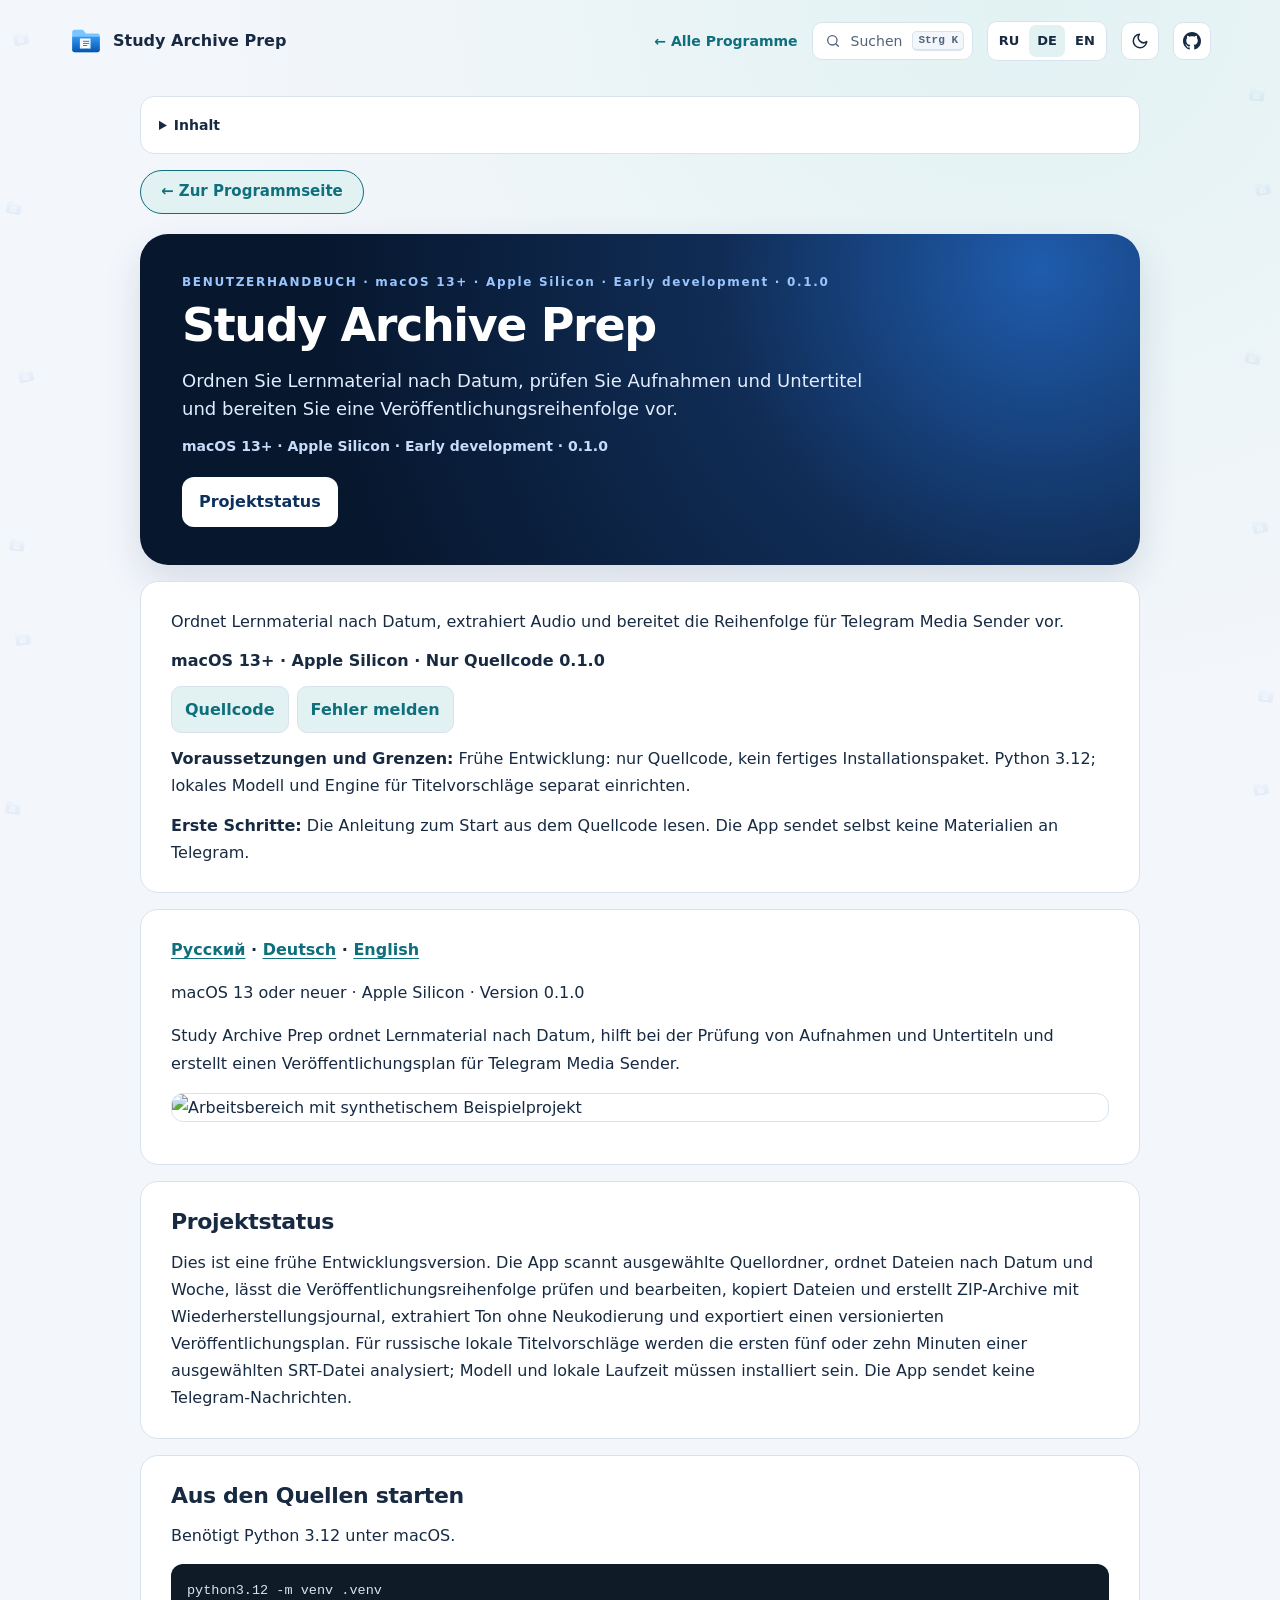
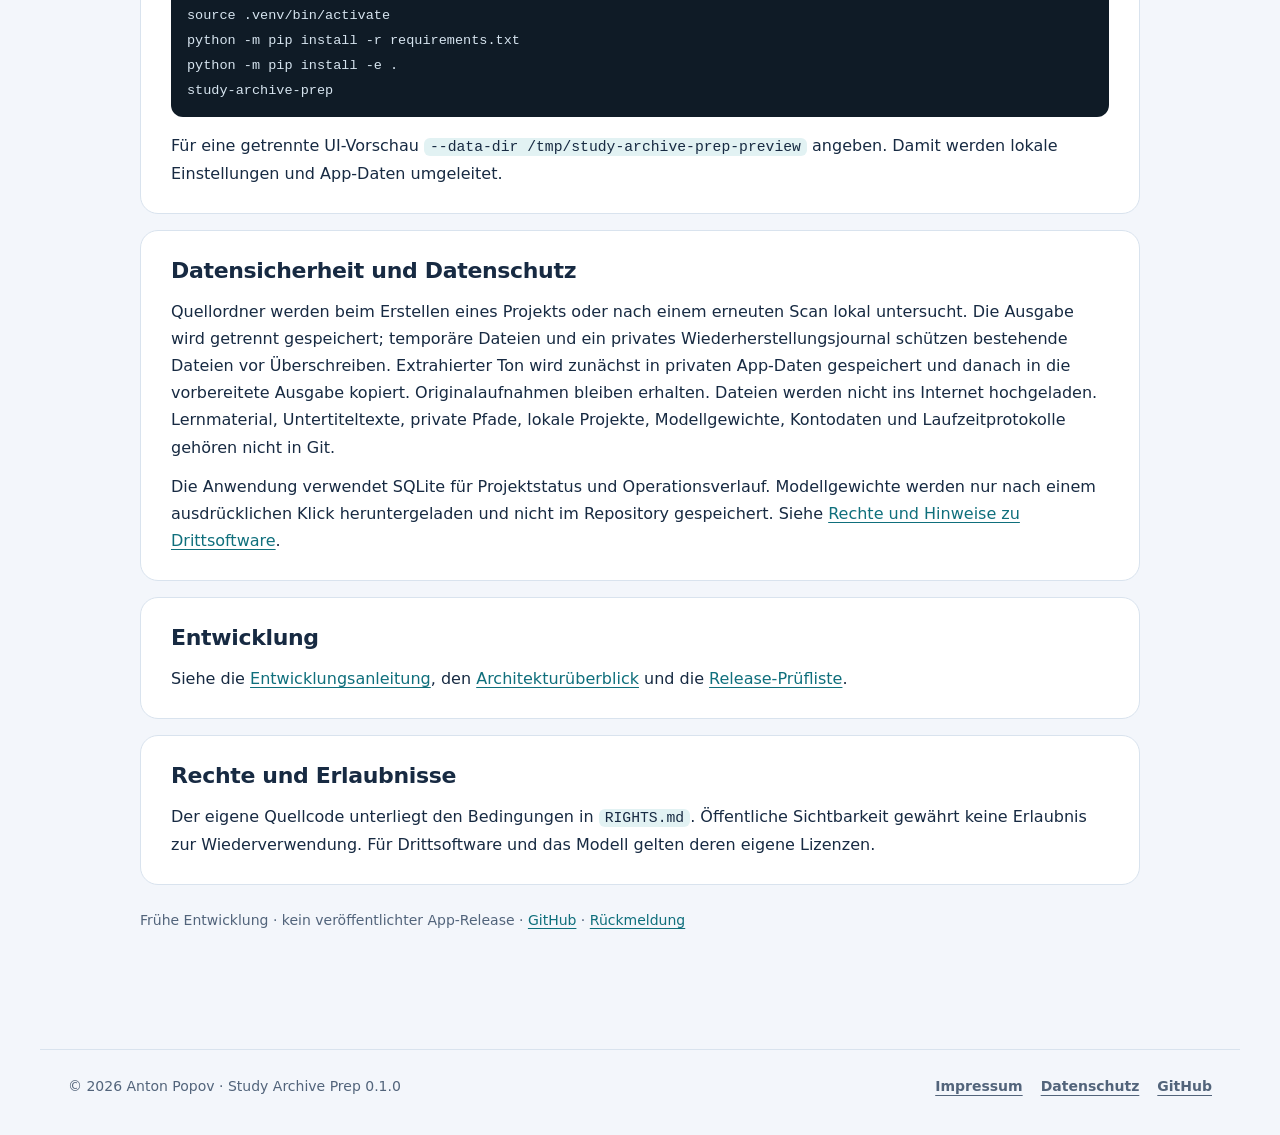
==== commit ffc3df88: "guide: button back to the program page Every guide page opens with a visible link to the program's o" ====
--- a/Guide-de.html
+++ b/Guide-de.html
@@ -34,7 +34,7 @@
   box-shadow: none;
 }
 .release-summary code{overflow-wrap:anywhere}.release-actions{display:flex;gap:8px;flex-wrap:wrap}.release-link{display:inline-block;padding:9px 13px;border:1px solid #bdd1ed;border-radius:10px;background:#edf4ff;color:#0753ad;font-weight:650;text-decoration:none}.release-link:focus-visible{outline:3px solid #1677ff;outline-offset:3px}
-</style><!-- ppk-head:start --><meta name="color-scheme" content="light dark"><link rel="icon" href="presentation-icon.svg"><script src="assets/kit/kit-theme.js"></script><link rel="stylesheet" href="assets/kit/kit.css?v=2026.11.06-2"><script src="assets/kit/programs.js?v=2026.11.06-2" defer></script><script src="assets/kit/kit.js?v=2026.11.06-2" defer></script><link rel="stylesheet" href="guide-kit.css?v=2026.11.06-2"><!-- ppk-head:end --></head><body class="ppk-page ppk-prose">
+</style><!-- ppk-head:start --><meta name="color-scheme" content="light dark"><link rel="icon" href="presentation-icon.svg"><script src="assets/kit/kit-theme.js"></script><link rel="stylesheet" href="assets/kit/kit.css?v=2026.11.06-2"><script src="assets/kit/programs.js?v=2026.11.06-2" defer></script><script src="assets/kit/kit.js?v=2026.11.06-2" defer></script><link rel="stylesheet" href="guide-kit.css?v=2026.11.06-2-faa9ca0f"><!-- ppk-head:end --></head><body class="ppk-page ppk-prose">
 <!-- ppk-nav:start --><a class="ppk-skip" href="#main-content">Zum Inhalt</a>
 <div class="ppk-nav-wrap" id="ppk-nav-wrap">
   <nav class="ppk-nav" aria-label="Hauptnavigation">
@@ -48,7 +48,9 @@
   </nav>
 </div><!-- ppk-nav:end -->
 <div class="shell"><aside class="guide-tools"><details><summary>Inhalt</summary><ol><li><a href="#projektstatus">Projektstatus</a></li><li><a href="#aus-den-quellen-starten">Aus den Quellen starten</a></li><li><a href="#datensicherheit-und-datenschutz">Datensicherheit und Datenschutz</a></li><li><a href="#entwicklung">Entwicklung</a></li><li><a href="#rechte-und-erlaubnisse">Rechte und Erlaubnisse</a></li></ol></details></aside>
-<main id="main-content"><section class="hero hero-with-preview"><div><p class="kicker">BENUTZERHANDBUCH &#183; macOS 13+ &#183; Apple Silicon &#183; Early development &#183; 0.1.0</p><h1>Study Archive Prep</h1><p class="lead">Ordnen Sie Lernmaterial nach Datum, pr&#252;fen Sie Aufnahmen und Untertitel und bereiten Sie eine Ver&#246;ffentlichungsreihenfolge vor.</p><p class="meta">macOS 13+ &#183; Apple Silicon &#183; Early development &#183; 0.1.0</p><a class="button" href="https://github.com/popovantondev/StudyArchivePrep/releases">Projektstatus</a></div><div class="brand-mark-large preview-art"><img src="https://raw.githubusercontent.com/popovantondev/StudyArchivePrep/main/docs/images/study-archive-prep-workspace.png" alt=""></div></section>
+<main id="main-content">
+<!-- ppk-guide-home:start --><p class="guide-home"><a class="guide-home-link" href="index.html">← Zur Programmseite</a></p><!-- ppk-guide-home:end -->
+<section class="hero hero-with-preview"><div><p class="kicker">BENUTZERHANDBUCH &#183; macOS 13+ &#183; Apple Silicon &#183; Early development &#183; 0.1.0</p><h1>Study Archive Prep</h1><p class="lead">Ordnen Sie Lernmaterial nach Datum, pr&#252;fen Sie Aufnahmen und Untertitel und bereiten Sie eine Ver&#246;ffentlichungsreihenfolge vor.</p><p class="meta">macOS 13+ &#183; Apple Silicon &#183; Early development &#183; 0.1.0</p><a class="button" href="https://github.com/popovantondev/StudyArchivePrep/releases">Projektstatus</a></div><div class="brand-mark-large preview-art"><img src="https://raw.githubusercontent.com/popovantondev/StudyArchivePrep/main/docs/images/study-archive-prep-workspace.png" alt=""></div></section>
 <!-- public-release:start -->
 <section class="topic release-summary" aria-label="Erste Schritte">
 <p>Ordnet Lernmaterial nach Datum, extrahiert Audio und bereitet die Reihenfolge für Telegram Media Sender vor.</p>
--- a/guide-kit.css
+++ b/guide-kit.css
@@ -33,3 +33,6 @@
 @media(max-width:760px){.guide-tools ol{grid-template-columns:1fr}.ppk-page .shell{width:min(100% - 32px,1000px)}body .hero figure{display:block!important}}
 @media(max-width:520px){.ppk-nav-wrap .ppk-nav{flex-wrap:wrap}}
 @media(prefers-reduced-motion:reduce){html{scroll-behavior:auto!important}*,*:before,*:after{animation:none!important;transition:none!important}}
+.guide-home{margin:0 0 20px}
+body.ppk-page a.guide-home-link{display:inline-flex;align-items:center;min-height:44px;padding:10px 20px;border:1px solid var(--ppk-accent);border-radius:999px;background:var(--ppk-tint);color:var(--ppk-accent);font-size:15px;font-weight:700;line-height:1.3;text-decoration:none}
+body.ppk-page a.guide-home-link:hover{background:var(--ppk-accent);color:var(--ppk-accent-ink,#fff)}
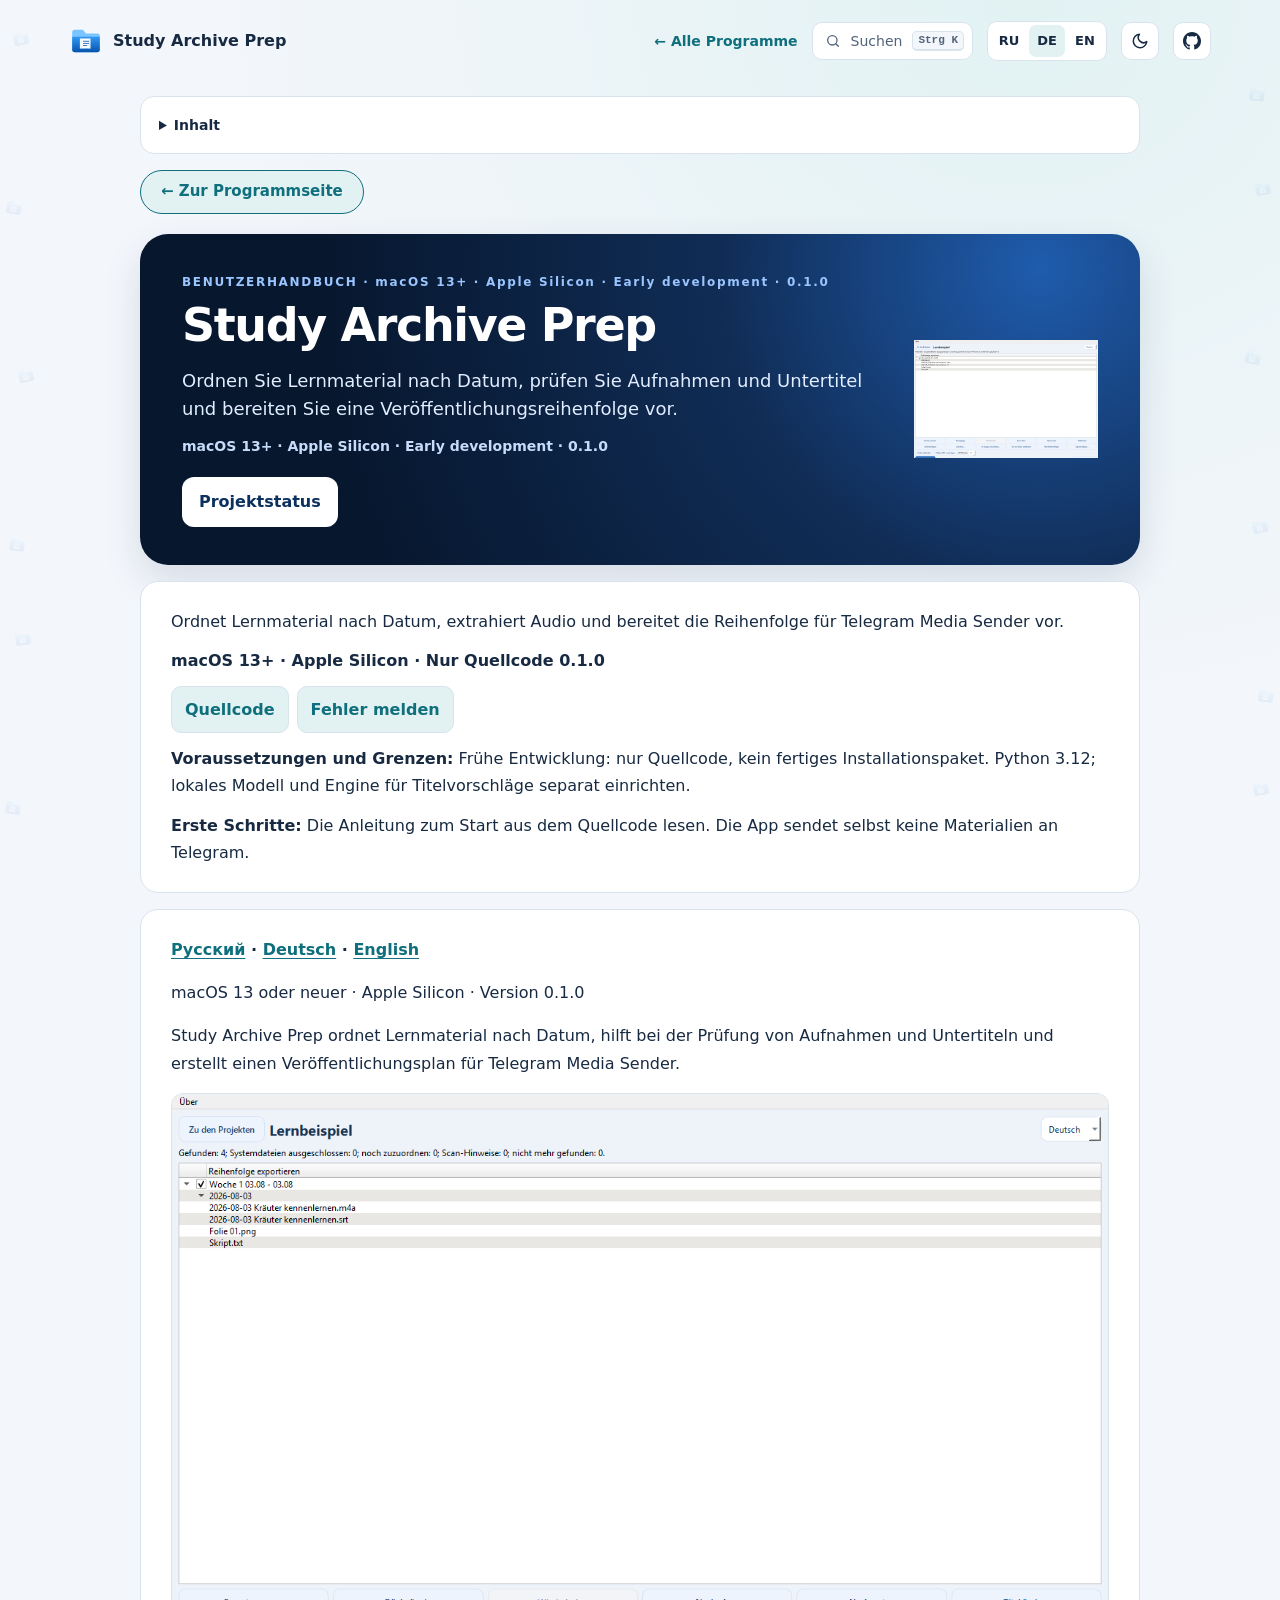
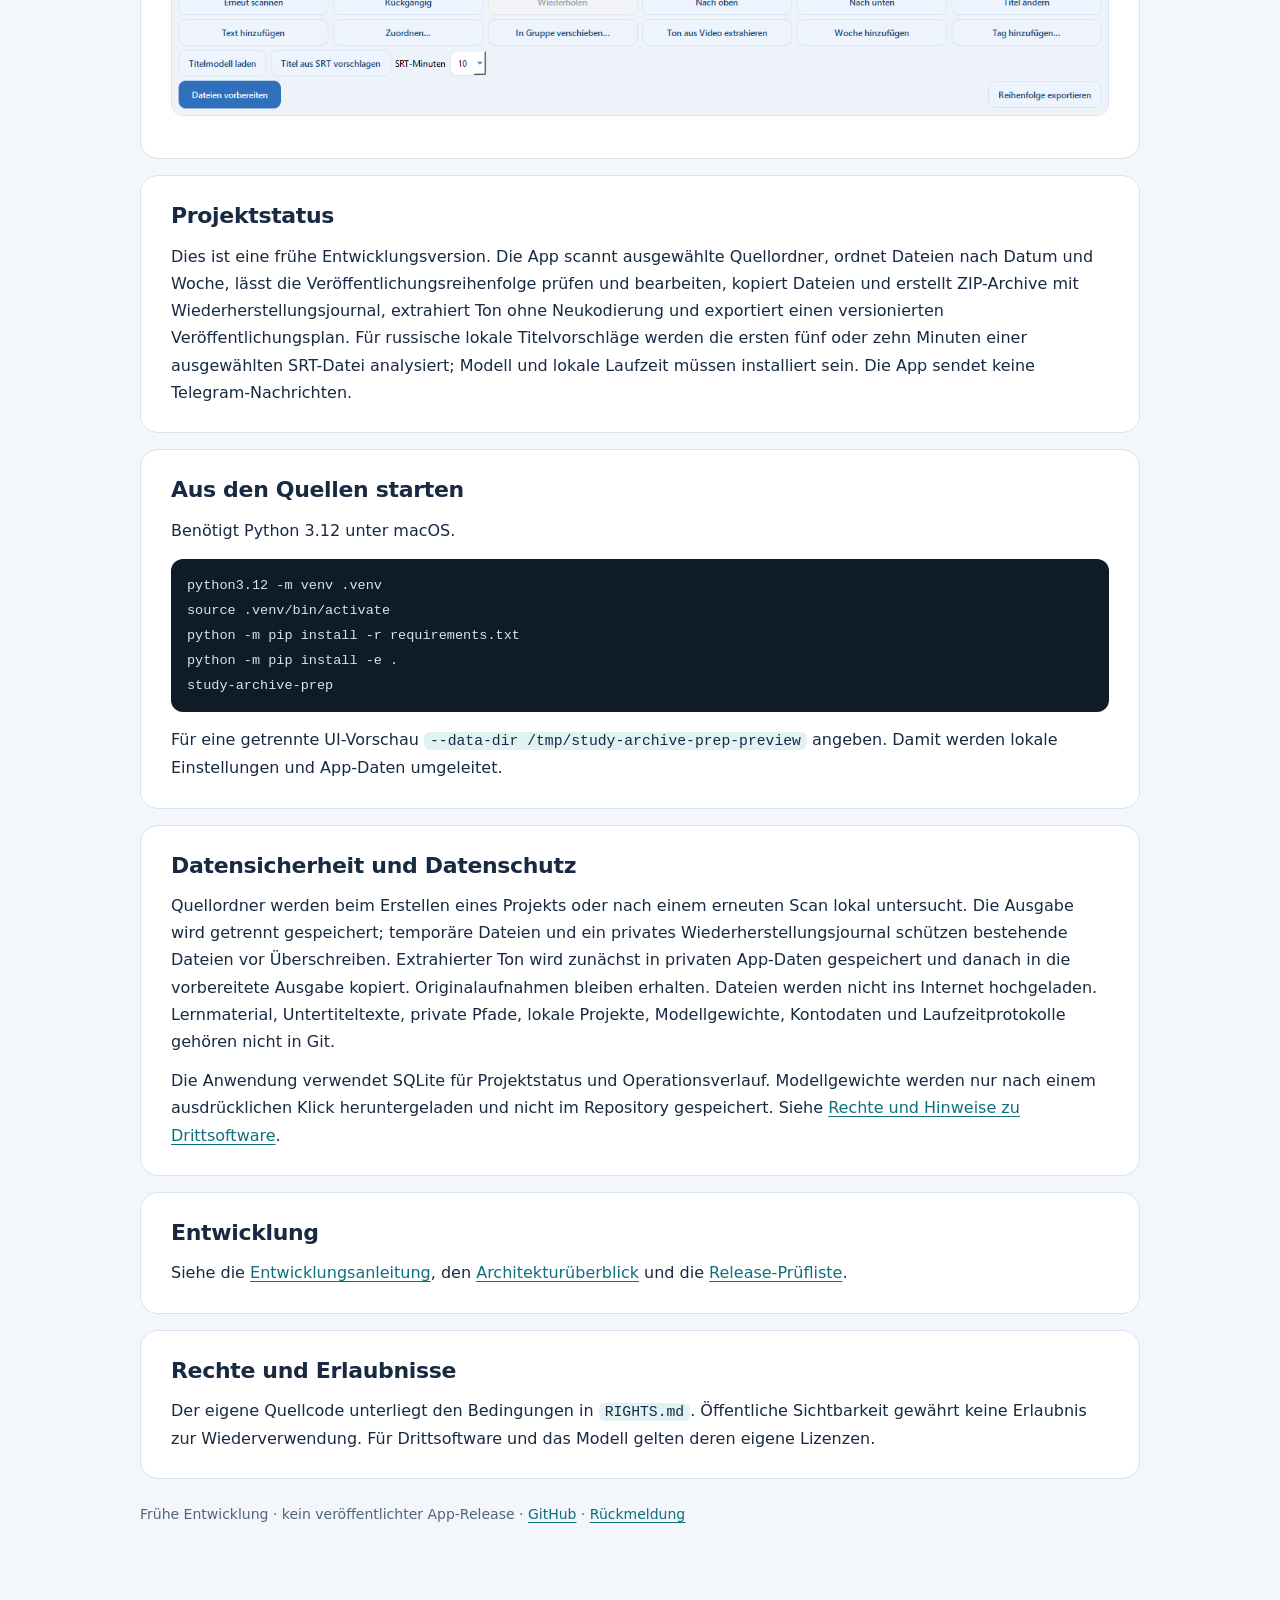
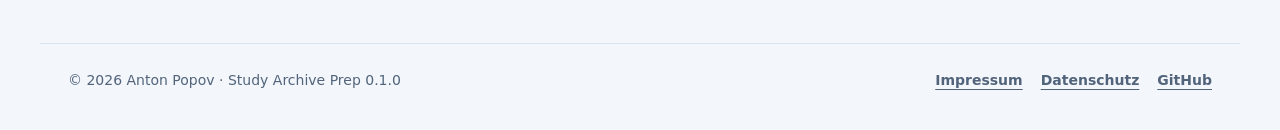
==== commit 395c27bd: "docs: workspace screenshot in the page language Landing, guide and README show the window in RU, DE " ====
--- a/Guide-de.html
+++ b/Guide-de.html
@@ -50,7 +50,7 @@
 <div class="shell"><aside class="guide-tools"><details><summary>Inhalt</summary><ol><li><a href="#projektstatus">Projektstatus</a></li><li><a href="#aus-den-quellen-starten">Aus den Quellen starten</a></li><li><a href="#datensicherheit-und-datenschutz">Datensicherheit und Datenschutz</a></li><li><a href="#entwicklung">Entwicklung</a></li><li><a href="#rechte-und-erlaubnisse">Rechte und Erlaubnisse</a></li></ol></details></aside>
 <main id="main-content">
 <!-- ppk-guide-home:start --><p class="guide-home"><a class="guide-home-link" href="index.html">← Zur Programmseite</a></p><!-- ppk-guide-home:end -->
-<section class="hero hero-with-preview"><div><p class="kicker">BENUTZERHANDBUCH &#183; macOS 13+ &#183; Apple Silicon &#183; Early development &#183; 0.1.0</p><h1>Study Archive Prep</h1><p class="lead">Ordnen Sie Lernmaterial nach Datum, pr&#252;fen Sie Aufnahmen und Untertitel und bereiten Sie eine Ver&#246;ffentlichungsreihenfolge vor.</p><p class="meta">macOS 13+ &#183; Apple Silicon &#183; Early development &#183; 0.1.0</p><a class="button" href="https://github.com/popovantondev/StudyArchivePrep/releases">Projektstatus</a></div><div class="brand-mark-large preview-art"><img src="https://raw.githubusercontent.com/popovantondev/StudyArchivePrep/main/docs/images/study-archive-prep-workspace.png" alt=""></div></section>
+<section class="hero hero-with-preview"><div><p class="kicker">BENUTZERHANDBUCH &#183; macOS 13+ &#183; Apple Silicon &#183; Early development &#183; 0.1.0</p><h1>Study Archive Prep</h1><p class="lead">Ordnen Sie Lernmaterial nach Datum, pr&#252;fen Sie Aufnahmen und Untertitel und bereiten Sie eine Ver&#246;ffentlichungsreihenfolge vor.</p><p class="meta">macOS 13+ &#183; Apple Silicon &#183; Early development &#183; 0.1.0</p><a class="button" href="https://github.com/popovantondev/StudyArchivePrep/releases">Projektstatus</a></div><div class="brand-mark-large preview-art"><img src="docs/images/study-archive-prep-workspace-de.png" alt="" width="1280" height="850"></div></section>
 <!-- public-release:start -->
 <section class="topic release-summary" aria-label="Erste Schritte">
 <p>Ordnet Lernmaterial nach Datum, extrahiert Audio und bereitet die Reihenfolge für Telegram Media Sender vor.</p>
@@ -64,7 +64,7 @@
 <p><strong><a href="Guide-ru.html">Русский</a> · <a href="Guide-de.html">Deutsch</a> · <a href="Guide-en.html">English</a></strong></p>
 <p>macOS 13 oder neuer · Apple Silicon · Version 0.1.0</p>
 <p>Study Archive Prep ordnet Lernmaterial nach Datum, hilft bei der Prüfung von Aufnahmen und Untertiteln und erstellt einen Veröffentlichungsplan für Telegram Media Sender.</p>
-<p><img src="https://raw.githubusercontent.com/popovantondev/StudyArchivePrep/main/docs/images/study-archive-prep-workspace.png" alt="Arbeitsbereich mit synthetischem Beispielprojekt" /></p>
+<p><img src="docs/images/study-archive-prep-workspace-de.png" alt="Arbeitsbereich mit synthetischem Beispielprojekt" width="1280" height="850" /></p>
 </section><section class="topic"><h2 id="projektstatus">Projektstatus</h2>
 <p>Dies ist eine frühe Entwicklungsversion. Die App scannt ausgewählte Quellordner, ordnet Dateien nach Datum und Woche, lässt die Veröffentlichungsreihenfolge prüfen und bearbeiten, kopiert Dateien und erstellt ZIP-Archive mit Wiederherstellungsjournal, extrahiert Ton ohne Neukodierung und exportiert einen versionierten Veröffentlichungsplan. Für russische lokale Titelvorschläge werden die ersten fünf oder zehn Minuten einer ausgewählten SRT-Datei analysiert; Modell und lokale Laufzeit müssen installiert sein. Die App sendet keine Telegram-Nachrichten.</p>
 </section><section class="topic"><h2 id="aus-den-quellen-starten">Aus den Quellen starten</h2>
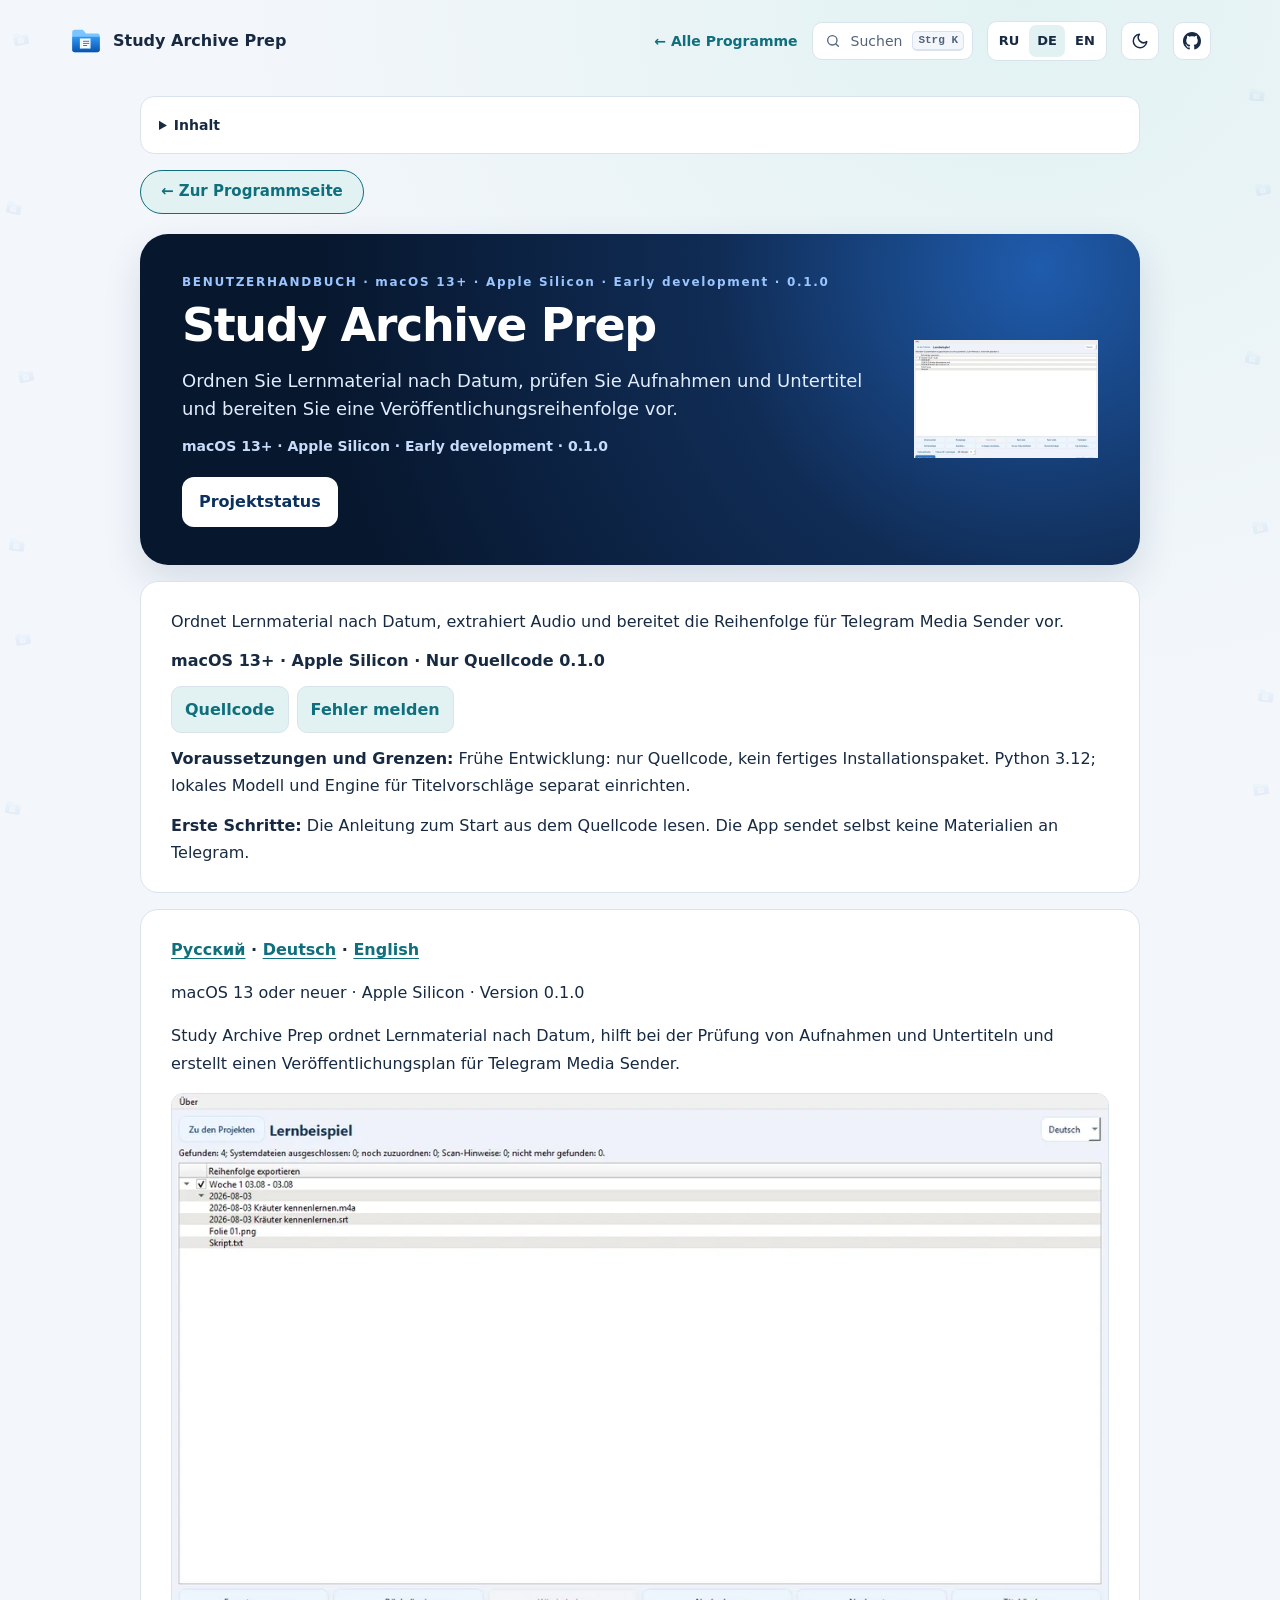
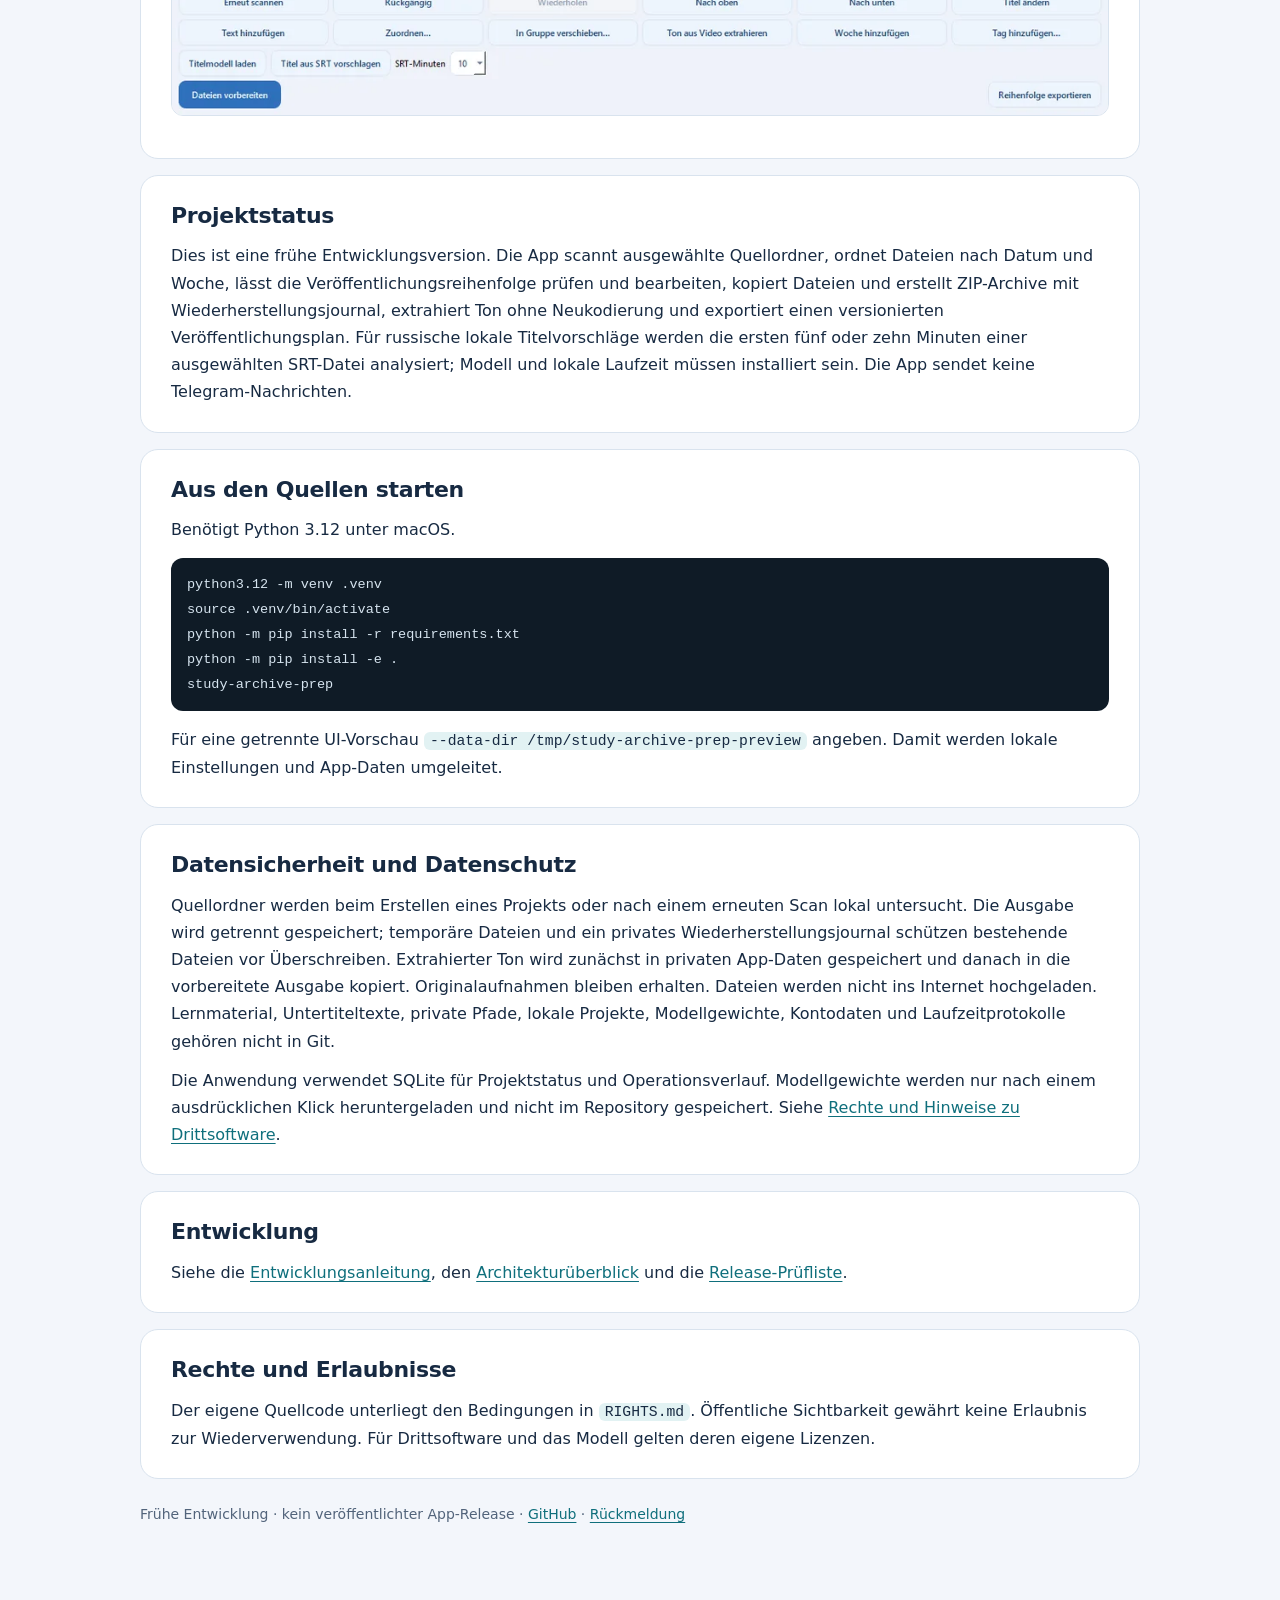
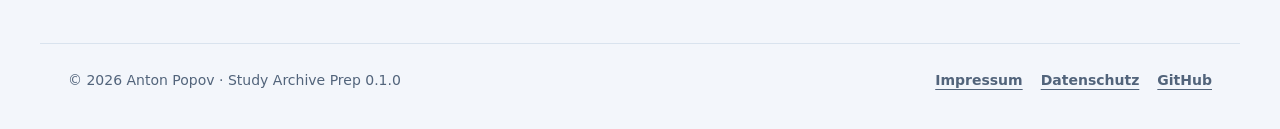
==== commit 8bf72a8c: "perf: smaller site images and icons, local guide images Screenshots get WebP copies at twice their s" ====
--- a/Guide-de.html
+++ b/Guide-de.html
@@ -50,7 +50,7 @@
 <div class="shell"><aside class="guide-tools"><details><summary>Inhalt</summary><ol><li><a href="#projektstatus">Projektstatus</a></li><li><a href="#aus-den-quellen-starten">Aus den Quellen starten</a></li><li><a href="#datensicherheit-und-datenschutz">Datensicherheit und Datenschutz</a></li><li><a href="#entwicklung">Entwicklung</a></li><li><a href="#rechte-und-erlaubnisse">Rechte und Erlaubnisse</a></li></ol></details></aside>
 <main id="main-content">
 <!-- ppk-guide-home:start --><p class="guide-home"><a class="guide-home-link" href="index.html">← Zur Programmseite</a></p><!-- ppk-guide-home:end -->
-<section class="hero hero-with-preview"><div><p class="kicker">BENUTZERHANDBUCH &#183; macOS 13+ &#183; Apple Silicon &#183; Early development &#183; 0.1.0</p><h1>Study Archive Prep</h1><p class="lead">Ordnen Sie Lernmaterial nach Datum, pr&#252;fen Sie Aufnahmen und Untertitel und bereiten Sie eine Ver&#246;ffentlichungsreihenfolge vor.</p><p class="meta">macOS 13+ &#183; Apple Silicon &#183; Early development &#183; 0.1.0</p><a class="button" href="https://github.com/popovantondev/StudyArchivePrep/releases">Projektstatus</a></div><div class="brand-mark-large preview-art"><img src="docs/images/study-archive-prep-workspace-de.png" alt="" width="1280" height="850"></div></section>
+<section class="hero hero-with-preview"><div><p class="kicker">BENUTZERHANDBUCH &#183; macOS 13+ &#183; Apple Silicon &#183; Early development &#183; 0.1.0</p><h1>Study Archive Prep</h1><p class="lead">Ordnen Sie Lernmaterial nach Datum, pr&#252;fen Sie Aufnahmen und Untertitel und bereiten Sie eine Ver&#246;ffentlichungsreihenfolge vor.</p><p class="meta">macOS 13+ &#183; Apple Silicon &#183; Early development &#183; 0.1.0</p><a class="button" href="https://github.com/popovantondev/StudyArchivePrep/releases">Projektstatus</a></div><div class="brand-mark-large preview-art"><img src="assets/web/study-archive-prep-workspace-de.aa293faa.webp" alt="" width="1280" height="850" decoding="async"></div></section>
 <!-- public-release:start -->
 <section class="topic release-summary" aria-label="Erste Schritte">
 <p>Ordnet Lernmaterial nach Datum, extrahiert Audio und bereitet die Reihenfolge für Telegram Media Sender vor.</p>
@@ -64,7 +64,7 @@
 <p><strong><a href="Guide-ru.html">Русский</a> · <a href="Guide-de.html">Deutsch</a> · <a href="Guide-en.html">English</a></strong></p>
 <p>macOS 13 oder neuer · Apple Silicon · Version 0.1.0</p>
 <p>Study Archive Prep ordnet Lernmaterial nach Datum, hilft bei der Prüfung von Aufnahmen und Untertiteln und erstellt einen Veröffentlichungsplan für Telegram Media Sender.</p>
-<p><img src="docs/images/study-archive-prep-workspace-de.png" alt="Arbeitsbereich mit synthetischem Beispielprojekt" width="1280" height="850" /></p>
+<p><img src="assets/web/study-archive-prep-workspace-de.aa293faa.webp" alt="Arbeitsbereich mit synthetischem Beispielprojekt" width="1280" height="850" loading="lazy" decoding="async" /></p>
 </section><section class="topic"><h2 id="projektstatus">Projektstatus</h2>
 <p>Dies ist eine frühe Entwicklungsversion. Die App scannt ausgewählte Quellordner, ordnet Dateien nach Datum und Woche, lässt die Veröffentlichungsreihenfolge prüfen und bearbeiten, kopiert Dateien und erstellt ZIP-Archive mit Wiederherstellungsjournal, extrahiert Ton ohne Neukodierung und exportiert einen versionierten Veröffentlichungsplan. Für russische lokale Titelvorschläge werden die ersten fünf oder zehn Minuten einer ausgewählten SRT-Datei analysiert; Modell und lokale Laufzeit müssen installiert sein. Die App sendet keine Telegram-Nachrichten.</p>
 </section><section class="topic"><h2 id="aus-den-quellen-starten">Aus den Quellen starten</h2>
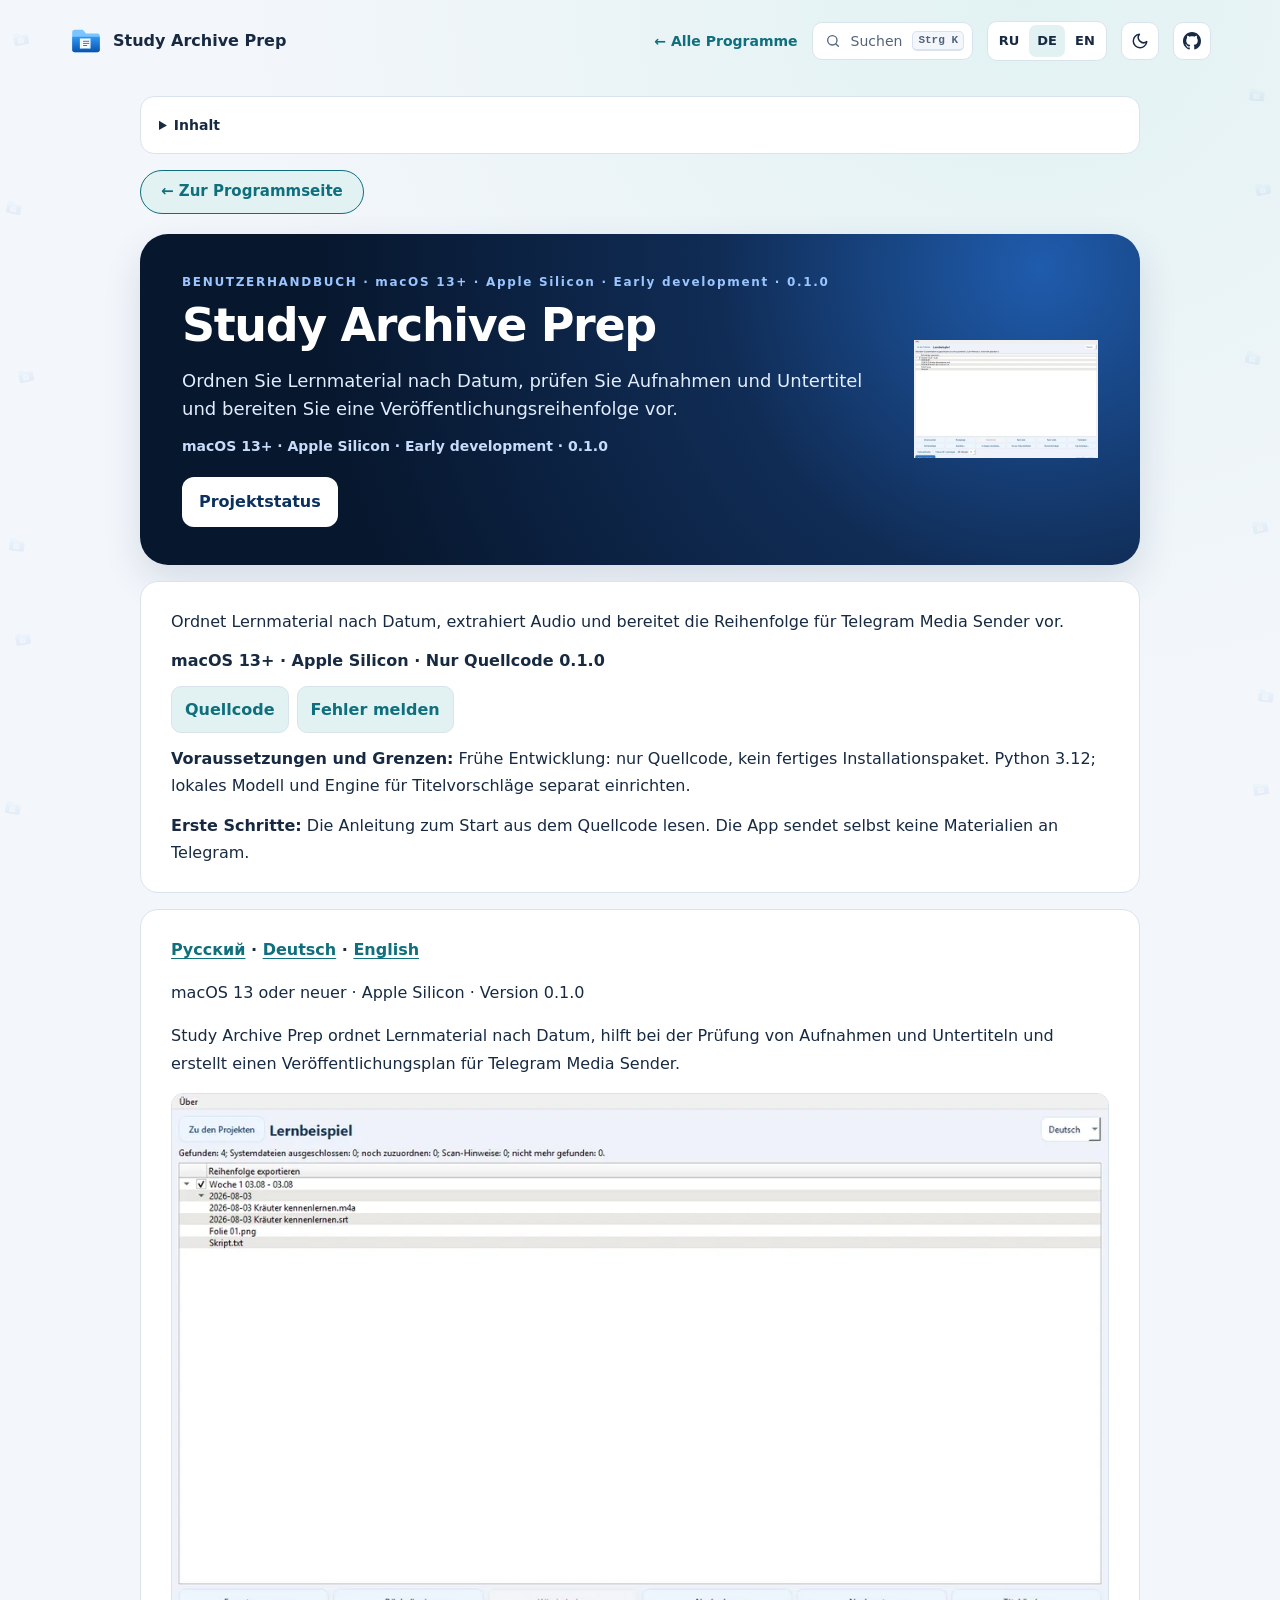
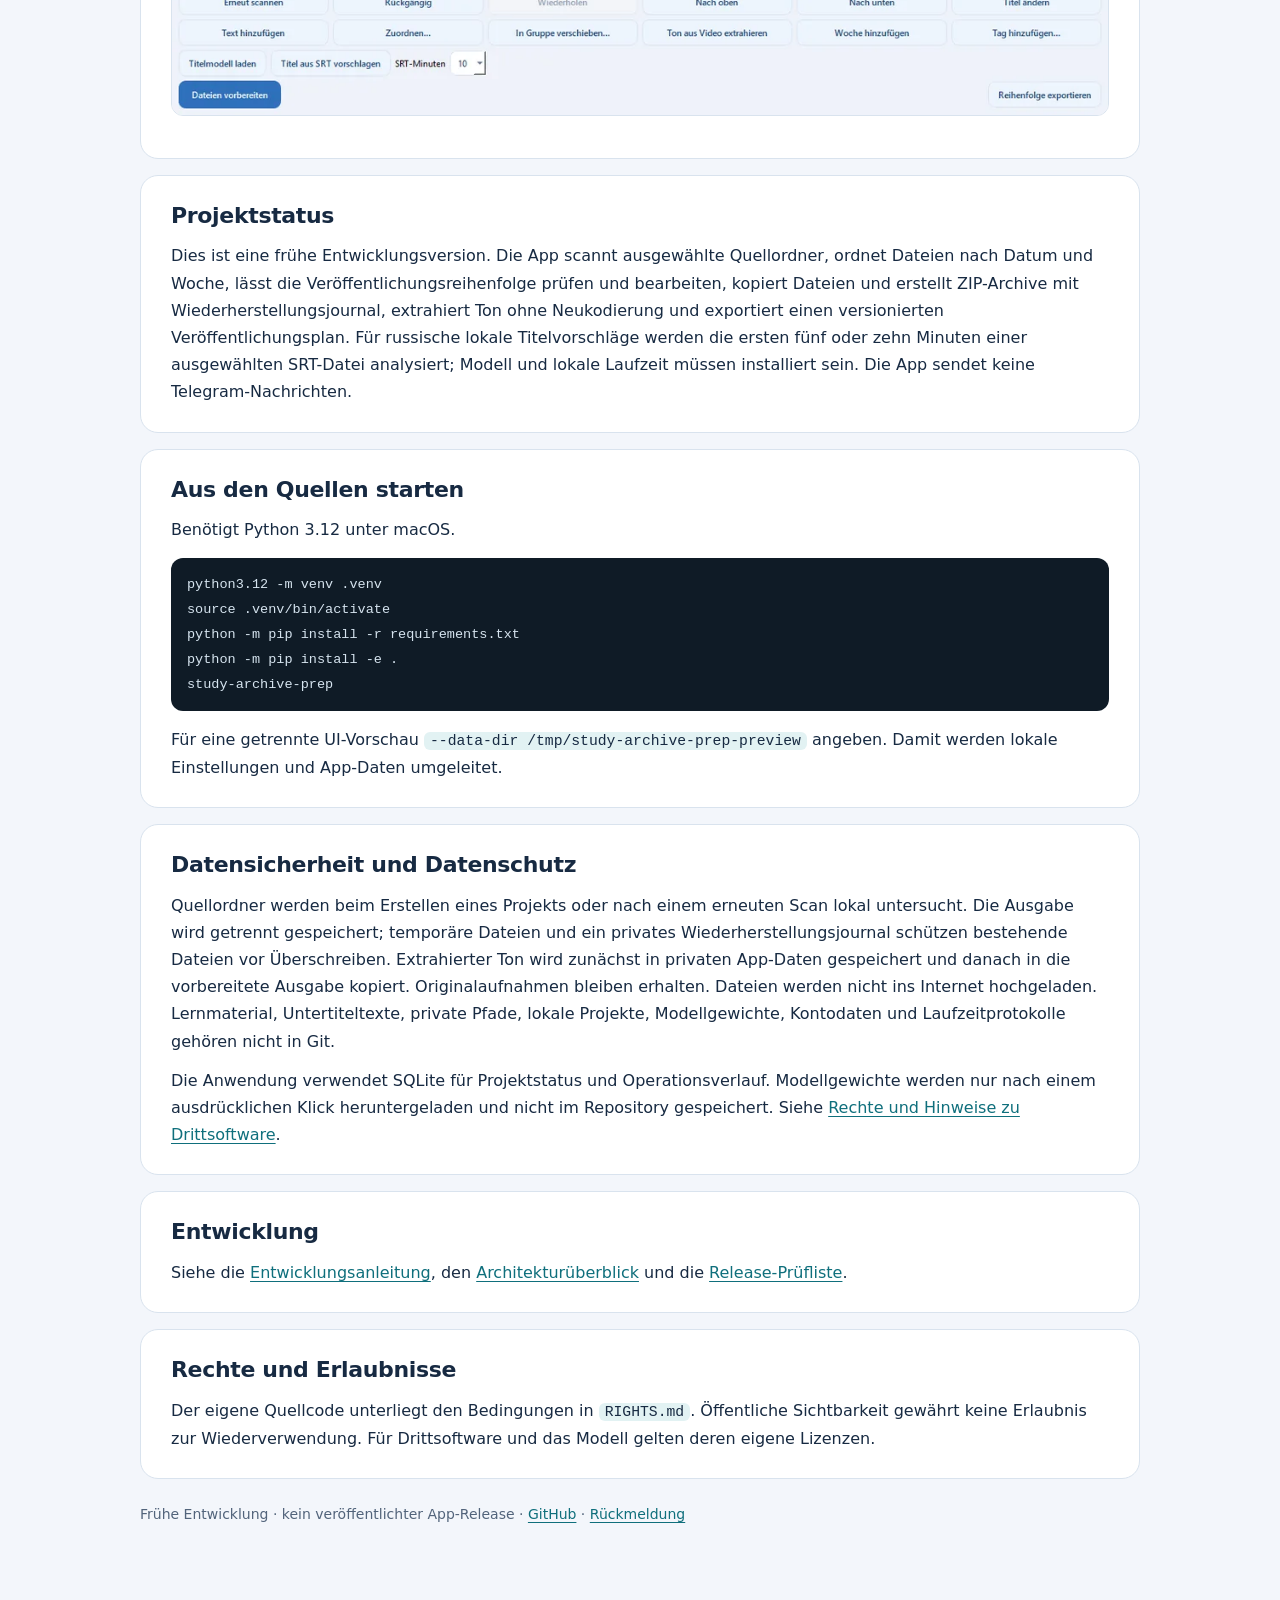
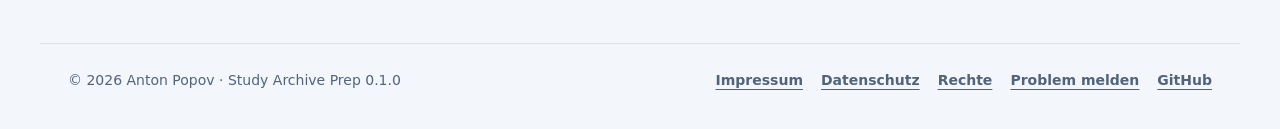
==== commit 780cf6b4: "site: one tab title pattern and one footer across programs Landing titles name the program and what " ====
--- a/Guide-de.html
+++ b/Guide-de.html
@@ -1,4 +1,4 @@
-<!doctype html><html lang="de"><head><meta charset="utf-8"><meta name="viewport" content="width=device-width,initial-scale=1"><meta name="theme-color" content="#071a35"><meta name="description" content="Ordnen Sie Lernmaterial nach Datum, pr&#252;fen Sie Aufnahmen und Untertitel und bereiten Sie eine Ver&#246;ffentlichungsreihenfolge vor."><title>Study Archive Prep — BENUTZERHANDBUCH</title><style>:root{--ink:#14253d;--muted:#607087;--line:#dbe4f0;--blue:#1677ff;--panel:#fff;--canvas:#f3f6fb}
+<!doctype html><html lang="de"><head><meta charset="utf-8"><meta name="viewport" content="width=device-width,initial-scale=1"><meta name="theme-color" content="#071a35"><meta name="description" content="Ordnen Sie Lernmaterial nach Datum, pr&#252;fen Sie Aufnahmen und Untertitel und bereiten Sie eine Ver&#246;ffentlichungsreihenfolge vor."><title>Study Archive Prep — Anleitung</title><style>:root{--ink:#14253d;--muted:#607087;--line:#dbe4f0;--blue:#1677ff;--panel:#fff;--canvas:#f3f6fb}
 *{box-sizing:border-box}body{margin:0;background:var(--canvas);color:var(--ink);font:16px/1.72 -apple-system,BlinkMacSystemFont,"Segoe UI",sans-serif}a{color:#075dd1;text-decoration-thickness:1px;text-underline-offset:3px}a:hover{color:#003c91}.shell{width:min(100% - 36px,1000px);margin:0 auto;padding:24px 0 56px}.top{display:flex;align-items:center;justify-content:space-between;gap:18px;margin-bottom:20px}.brand{display:flex;align-items:center;gap:10px;color:var(--ink);font-weight:750;text-decoration:none}.brand-mark{display:grid;width:38px;height:38px;place-items:center;border-radius:12px;background:#e6f0ff;color:#075dd1;font-size:18px;font-weight:800}.brand img{width:38px;height:38px;object-fit:contain}nav{display:flex;gap:8px;flex-wrap:wrap}nav a{padding:7px 12px;border:1px solid var(--line);border-radius:999px;background:#fff;color:#34445b;text-decoration:none;font-size:14px;font-weight:650}nav a[aria-current=page]{background:#e6f0ff;border-color:#b8d3ff;color:#075dd1}.hero{display:grid;grid-template-columns:1fr 104px;gap:24px;align-items:center;padding:38px 42px;border-radius:28px;background:radial-gradient(circle at 90% 10%,#1f5cad 0,#102c55 34%,#07172e 76%);color:#fff;box-shadow:0 16px 38px #0b2b551f}.kicker{margin:0 0 8px;color:#9bc5ff;font-size:12px;letter-spacing:.14em;font-weight:750}.meta{margin:12px 0 0;color:#c7dcfa;font-size:14px;font-weight:650}h1{margin:0;font-size:clamp(30px,5vw,46px);line-height:1.12;letter-spacing:-.03em}.lead{max-width:720px;margin:15px 0 0;color:#e2edff;font-size:18px;line-height:1.55}.brand-mark-large{display:grid;width:92px;height:92px;place-items:center;border:1px solid #ffffff42;border-radius:24px;background:#ffffff12;color:#fff;font-size:38px;font-weight:800}.button{display:inline-block;margin-top:19px;padding:10px 16px;border:1px solid #ffffff5c;border-radius:12px;background:#fff;color:#0c315e;font-weight:700;text-decoration:none}.overview,.topic{margin:16px 0;padding:26px 30px;background:var(--panel);border:1px solid var(--line);border-radius:18px;box-shadow:0 5px 16px #0b2b5507}.overview p:first-child{margin-top:0}.overview img{display:block;max-width:100%;height:auto;margin:16px auto;border:1px solid var(--line);border-radius:12px}.overview table,.topic table{display:block;max-width:100%;overflow-x:auto;border-collapse:collapse}.overview th,.overview td,.topic th,.topic td{padding:8px 10px;border:1px solid var(--line);text-align:left}.topic h2{margin:0 0 12px;font-size:22px;line-height:1.3;letter-spacing:-.015em}.topic h3{margin:22px 0 8px;font-size:18px;line-height:1.35}.topic p{margin:0 0 12px}.topic p:last-child{margin-bottom:0}.topic ul,.topic ol{padding-left:1.35em}.topic li{margin:.35em 0}.topic th{background:#eef4fc}.topic pre{max-width:100%;overflow:auto;padding:16px;border-radius:12px;background:#0b1b31;color:#e5efff}.topic code{padding:.12em .35em;border-radius:5px;background:#edf2f8}.topic pre code{padding:0;background:transparent;color:inherit}.topic blockquote{margin:12px 0;padding:4px 16px;border-left:3px solid #8bbaff;color:var(--muted)}footer{margin-top:24px;padding:20px 10px;color:var(--muted);text-align:center;font-size:14px}@media(max-width:620px){.shell{width:min(100% - 22px,1000px);padding-top:12px}.top{align-items:flex-start;flex-direction:column}.hero{grid-template-columns:1fr 66px;padding:26px 22px;border-radius:20px;gap:12px}.brand-mark-large{width:66px;height:66px;font-size:28px;border-radius:18px}.lead{font-size:16px}.overview,.topic{padding:21px 19px}}@media print{body{background:#fff}.shell{width:100%;padding:0}.top nav,.button{break-inside:avoid}.hero,.topic,.overview{box-shadow:none}.topic{break-inside:avoid}}
 /* Use the application's real artwork in the guide header. */
 .brand-mark{display:grid;flex:none;width:38px;height:38px;place-items:center;overflow:hidden;border-radius:10px;background:#ffffff18}
@@ -85,7 +85,7 @@
 <p>Der eigene Quellcode unterliegt den Bedingungen in <code>RIGHTS.md</code>. Öffentliche Sichtbarkeit gewährt keine Erlaubnis zur Wiederverwendung. Für Drittsoftware und das Modell gelten deren eigene Lizenzen.</p>
 </section></main><div class="guide-note">Fr&#252;he Entwicklung &#183; kein ver&#246;ffentlichter App-Release · <a href="https://github.com/popovantondev/StudyArchivePrep">GitHub</a> · <a href="https://github.com/popovantondev/StudyArchivePrep/issues/new/choose">Rückmeldung</a></div></div>
 <footer class="ppk-footer">
-  <span>© 2026 Anton Popov · Study Archive Prep 0.1.0</span>
-  <nav aria-label="Rechtliches"><a href="https://popovantondev.github.io/popovantondev/impressum.html">Impressum</a><a href="https://popovantondev.github.io/popovantondev/datenschutz.html">Datenschutz</a><a href="https://github.com/popovantondev/StudyArchivePrep">GitHub</a></nav>
+<span>© 2026 Anton Popov · Study Archive Prep 0.1.0</span>
+<nav aria-label="Rechtliches"><a href="https://popovantondev.github.io/popovantondev/impressum.html">Impressum</a><a href="https://popovantondev.github.io/popovantondev/datenschutz.html">Datenschutz</a><a href="https://github.com/popovantondev/StudyArchivePrep/blob/main/RIGHTS.md">Rechte</a><a href="https://github.com/popovantondev/StudyArchivePrep/issues/new/choose">Problem melden</a><a href="https://github.com/popovantondev/StudyArchivePrep">GitHub</a></nav>
 </footer>
 </body></html>
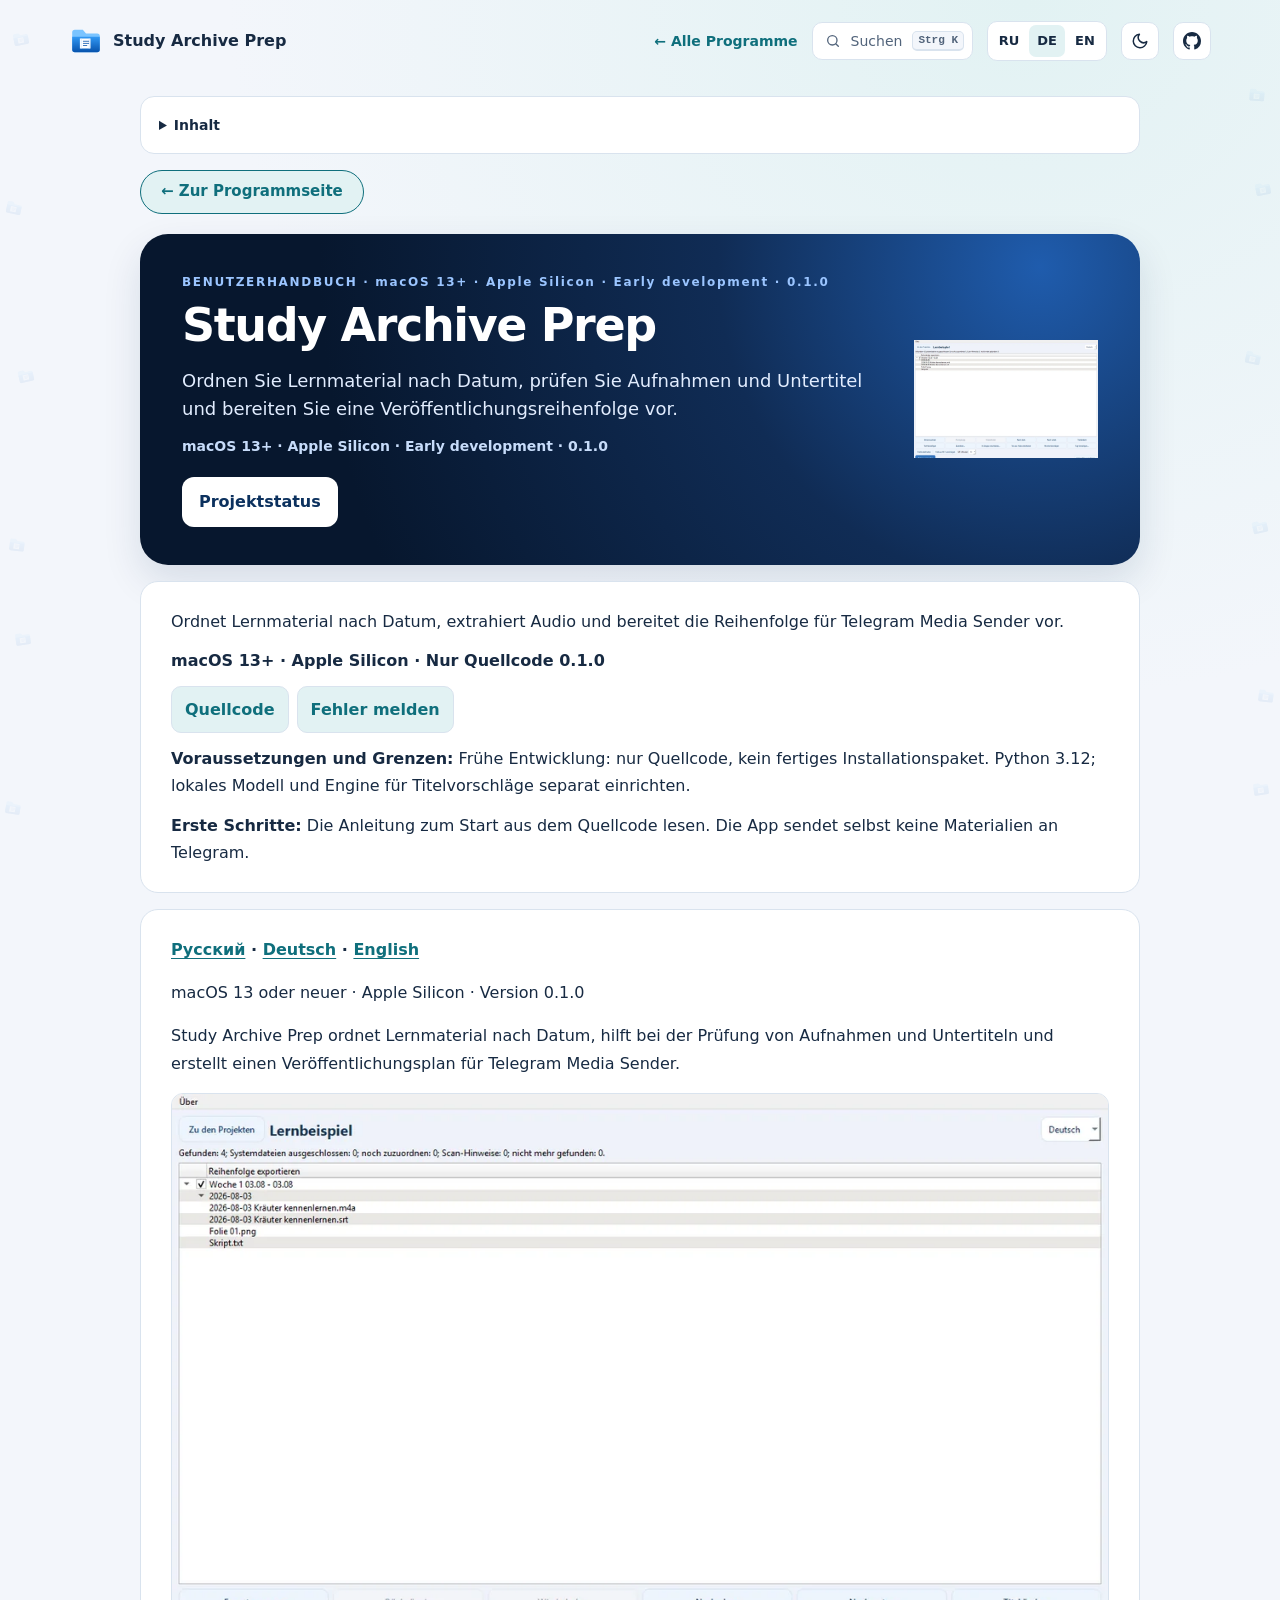
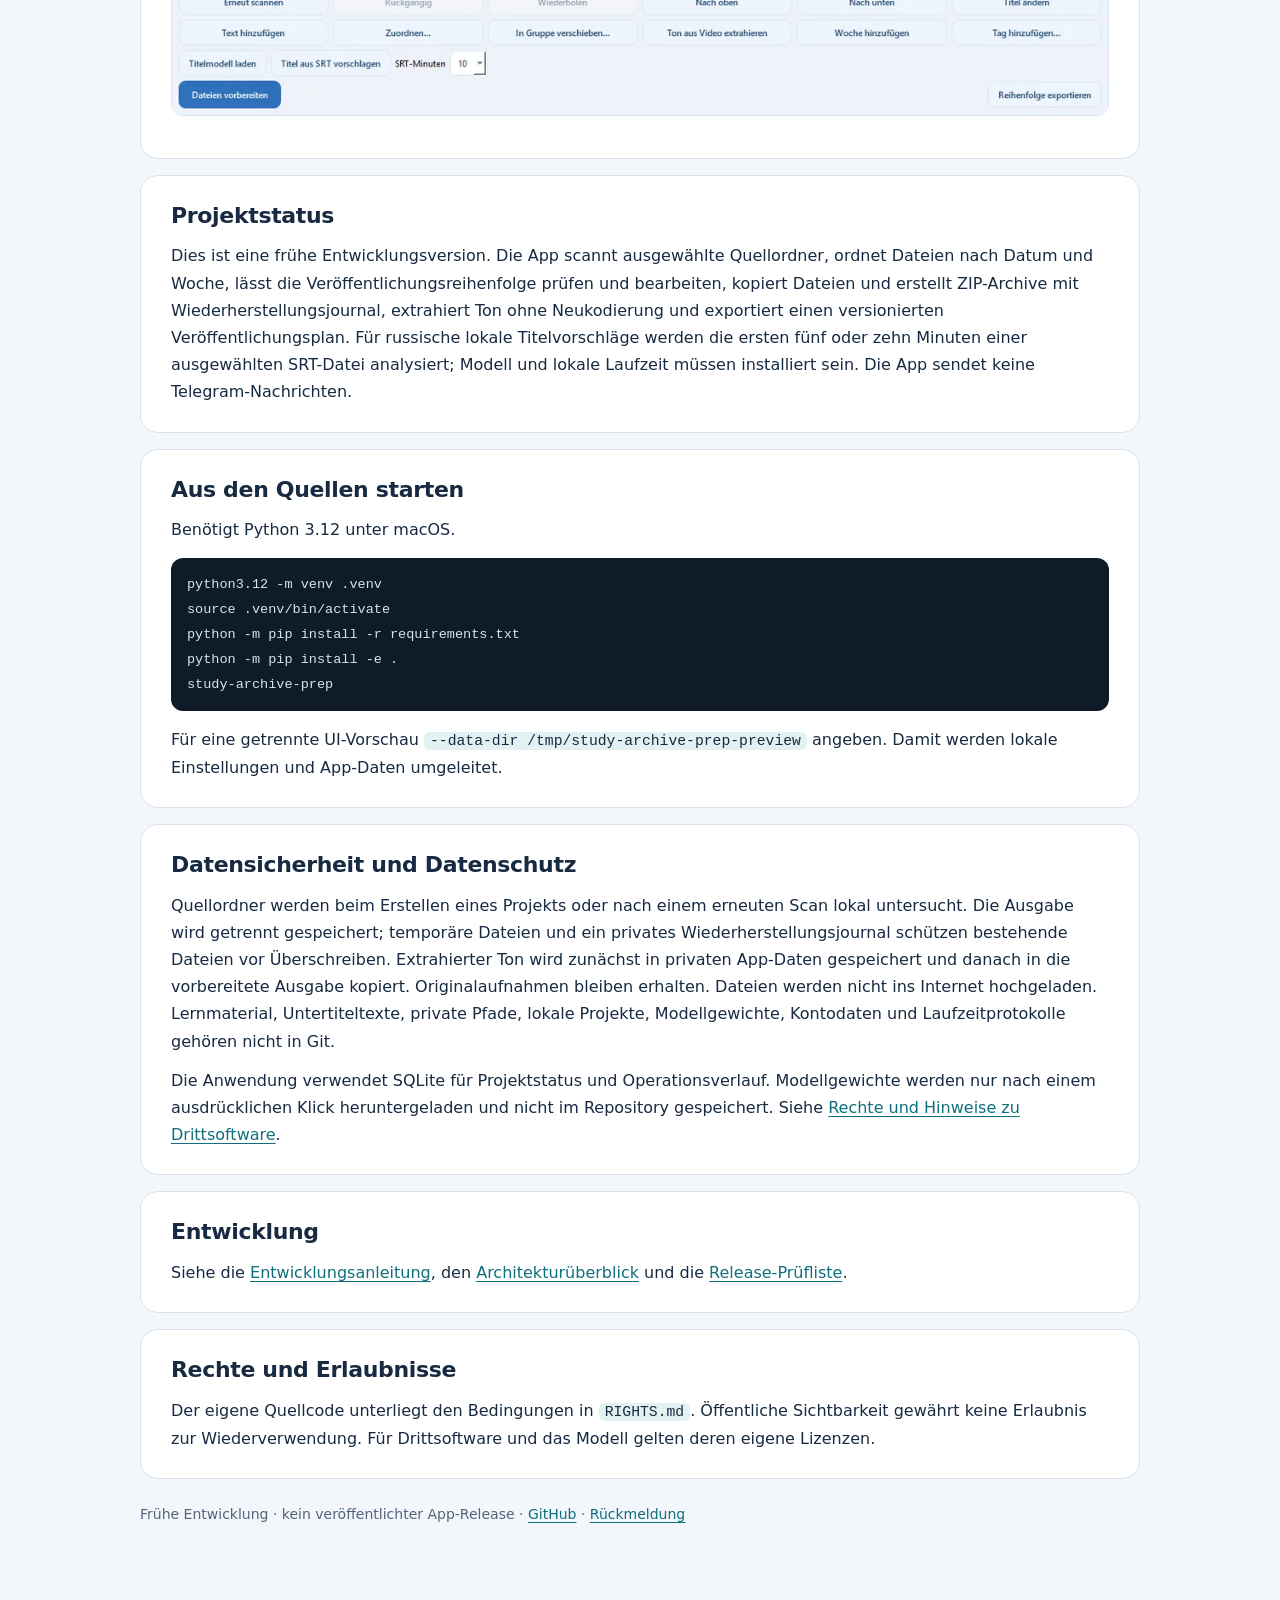
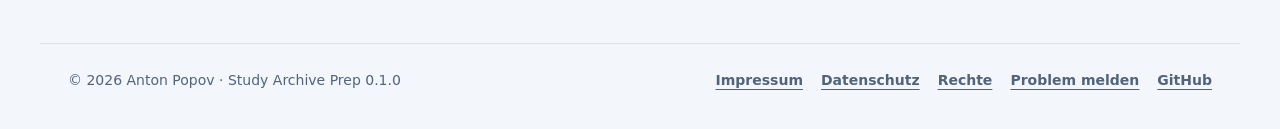
==== commit b5806f5f: "Screenshots DE/EN: undo button inactive, as in RU" ====
--- a/Guide-de.html
+++ b/Guide-de.html
@@ -34,7 +34,7 @@
   box-shadow: none;
 }
 .release-summary code{overflow-wrap:anywhere}.release-actions{display:flex;gap:8px;flex-wrap:wrap}.release-link{display:inline-block;padding:9px 13px;border:1px solid #bdd1ed;border-radius:10px;background:#edf4ff;color:#0753ad;font-weight:650;text-decoration:none}.release-link:focus-visible{outline:3px solid #1677ff;outline-offset:3px}
-</style><!-- ppk-head:start --><meta name="color-scheme" content="light dark"><link rel="icon" href="presentation-icon.svg"><script src="assets/kit/kit-theme.js"></script><link rel="stylesheet" href="assets/kit/kit.css?v=2026.11.06-2"><script src="assets/kit/programs.js?v=2026.11.06-2" defer></script><script src="assets/kit/kit.js?v=2026.11.06-2" defer></script><link rel="stylesheet" href="guide-kit.css?v=2026.11.06-2-faa9ca0f"><!-- ppk-head:end --></head><body class="ppk-page ppk-prose">
+</style><!-- ppk-head:start --><meta name="color-scheme" content="light dark"><link rel="icon" href="presentation-icon.svg"><script src="assets/kit/kit-theme.js"></script><link rel="stylesheet" href="assets/kit/kit.css?v=2026.11.06-3"><script src="assets/kit/programs.js?v=2026.11.06-3" defer></script><script src="assets/kit/kit.js?v=2026.11.06-3" defer></script><link rel="stylesheet" href="guide-kit.css?v=2026.11.06-3-faa9ca0f"><!-- ppk-head:end --></head><body class="ppk-page ppk-prose">
 <!-- ppk-nav:start --><a class="ppk-skip" href="#main-content">Zum Inhalt</a>
 <div class="ppk-nav-wrap" id="ppk-nav-wrap">
   <nav class="ppk-nav" aria-label="Hauptnavigation">
@@ -50,7 +50,7 @@
 <div class="shell"><aside class="guide-tools"><details><summary>Inhalt</summary><ol><li><a href="#projektstatus">Projektstatus</a></li><li><a href="#aus-den-quellen-starten">Aus den Quellen starten</a></li><li><a href="#datensicherheit-und-datenschutz">Datensicherheit und Datenschutz</a></li><li><a href="#entwicklung">Entwicklung</a></li><li><a href="#rechte-und-erlaubnisse">Rechte und Erlaubnisse</a></li></ol></details></aside>
 <main id="main-content">
 <!-- ppk-guide-home:start --><p class="guide-home"><a class="guide-home-link" href="index.html">← Zur Programmseite</a></p><!-- ppk-guide-home:end -->
-<section class="hero hero-with-preview"><div><p class="kicker">BENUTZERHANDBUCH &#183; macOS 13+ &#183; Apple Silicon &#183; Early development &#183; 0.1.0</p><h1>Study Archive Prep</h1><p class="lead">Ordnen Sie Lernmaterial nach Datum, pr&#252;fen Sie Aufnahmen und Untertitel und bereiten Sie eine Ver&#246;ffentlichungsreihenfolge vor.</p><p class="meta">macOS 13+ &#183; Apple Silicon &#183; Early development &#183; 0.1.0</p><a class="button" href="https://github.com/popovantondev/StudyArchivePrep/releases">Projektstatus</a></div><div class="brand-mark-large preview-art"><img src="assets/web/study-archive-prep-workspace-de.aa293faa.webp" alt="" width="1280" height="850" decoding="async"></div></section>
+<section class="hero hero-with-preview"><div><p class="kicker">BENUTZERHANDBUCH &#183; macOS 13+ &#183; Apple Silicon &#183; Early development &#183; 0.1.0</p><h1>Study Archive Prep</h1><p class="lead">Ordnen Sie Lernmaterial nach Datum, pr&#252;fen Sie Aufnahmen und Untertitel und bereiten Sie eine Ver&#246;ffentlichungsreihenfolge vor.</p><p class="meta">macOS 13+ &#183; Apple Silicon &#183; Early development &#183; 0.1.0</p><a class="button" href="https://github.com/popovantondev/StudyArchivePrep/releases">Projektstatus</a></div><div class="brand-mark-large preview-art"><img src="assets/web/study-archive-prep-workspace-de.86ba1322.webp" alt="" width="1280" height="850" decoding="async"></div></section>
 <!-- public-release:start -->
 <section class="topic release-summary" aria-label="Erste Schritte">
 <p>Ordnet Lernmaterial nach Datum, extrahiert Audio und bereitet die Reihenfolge für Telegram Media Sender vor.</p>
@@ -64,7 +64,7 @@
 <p><strong><a href="Guide-ru.html">Русский</a> · <a href="Guide-de.html">Deutsch</a> · <a href="Guide-en.html">English</a></strong></p>
 <p>macOS 13 oder neuer · Apple Silicon · Version 0.1.0</p>
 <p>Study Archive Prep ordnet Lernmaterial nach Datum, hilft bei der Prüfung von Aufnahmen und Untertiteln und erstellt einen Veröffentlichungsplan für Telegram Media Sender.</p>
-<p><img src="assets/web/study-archive-prep-workspace-de.aa293faa.webp" alt="Arbeitsbereich mit synthetischem Beispielprojekt" width="1280" height="850" loading="lazy" decoding="async" /></p>
+<p><img src="assets/web/study-archive-prep-workspace-de.86ba1322.webp" alt="Arbeitsbereich mit synthetischem Beispielprojekt" width="1280" height="850" loading="lazy" decoding="async" /></p>
 </section><section class="topic"><h2 id="projektstatus">Projektstatus</h2>
 <p>Dies ist eine frühe Entwicklungsversion. Die App scannt ausgewählte Quellordner, ordnet Dateien nach Datum und Woche, lässt die Veröffentlichungsreihenfolge prüfen und bearbeiten, kopiert Dateien und erstellt ZIP-Archive mit Wiederherstellungsjournal, extrahiert Ton ohne Neukodierung und exportiert einen versionierten Veröffentlichungsplan. Für russische lokale Titelvorschläge werden die ersten fünf oder zehn Minuten einer ausgewählten SRT-Datei analysiert; Modell und lokale Laufzeit müssen installiert sein. Die App sendet keine Telegram-Nachrichten.</p>
 </section><section class="topic"><h2 id="aus-den-quellen-starten">Aus den Quellen starten</h2>
--- a/assets/kit/kit.css
+++ b/assets/kit/kit.css
@@ -173,6 +173,7 @@
 .ppk-phead{display:flex;align-items:center;border-bottom:1px solid var(--ppk-line)}
 .ppk-palette-input{flex:1;min-width:0;padding:16px 18px;border:0;background:transparent;color:var(--ppk-ink);font:inherit;font-size:17px;outline:none}
 .ppk-palette-input::placeholder{color:var(--ppk-muted);opacity:1}
+.ppk-overlay .ppk-palette-input:focus-visible{outline:none}
 .ppk-phead:focus-within{box-shadow:inset 0 -2px 0 var(--ppk-focus)}
 .ppk-pclose{margin-right:12px;padding:6px 8px;border:1px solid var(--ppk-line);border-radius:7px;background:var(--ppk-bg);color:var(--ppk-muted);font:600 12px/1 var(--ppk-mono);cursor:pointer}
 .ppk-plist{max-height:min(420px,55vh);margin:0;padding:6px;overflow:auto;list-style:none}
